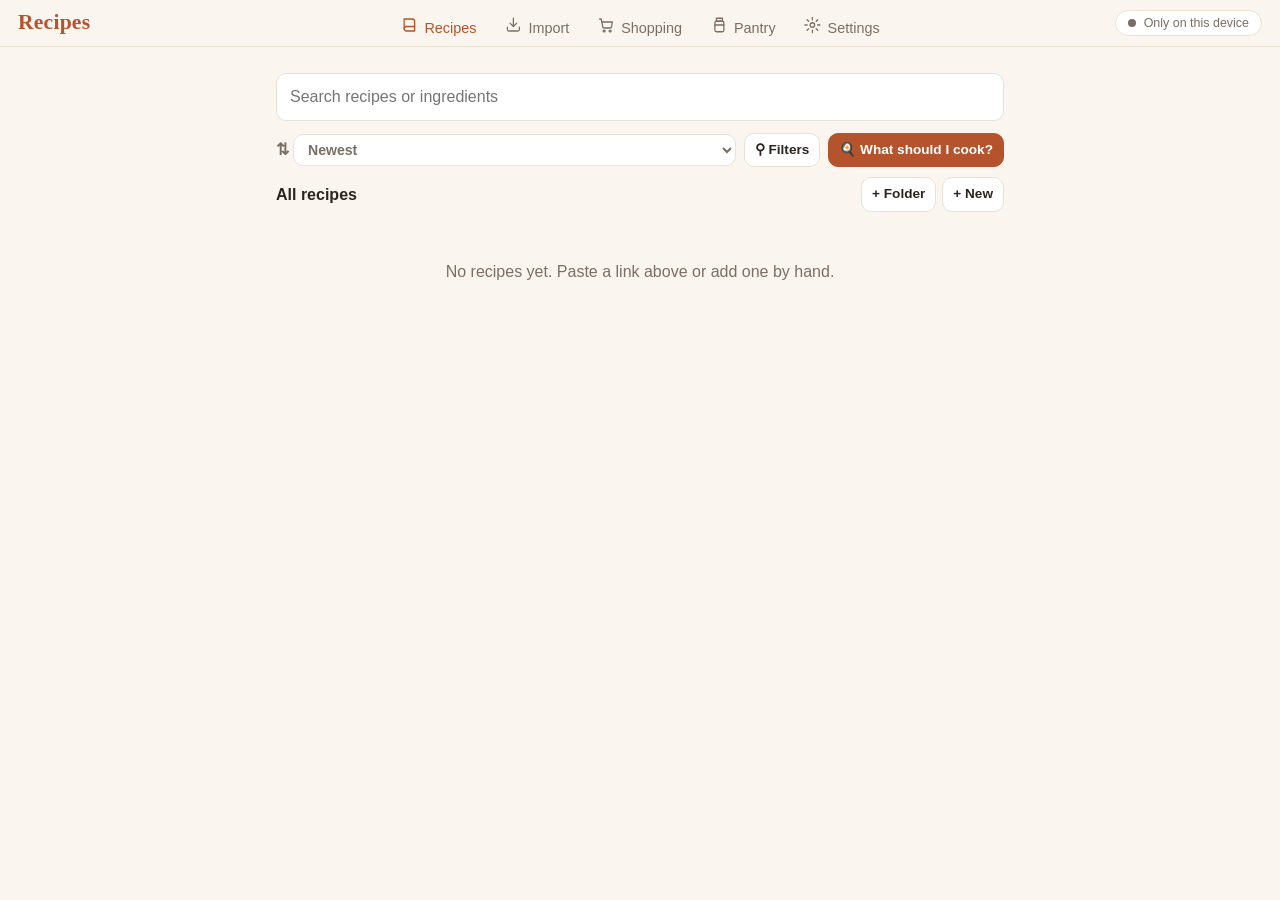
==== index.html @ db540d32 "Add files via upload" ====
<!DOCTYPE html>
<html lang="it">
<head>
  <meta charset="utf-8">
  <meta name="viewport" content="width=device-width, initial-scale=1, viewport-fit=cover">
  <title>Ricette</title>
  <meta name="theme-color" content="#b5532d">
  <meta name="apple-mobile-web-app-capable" content="yes">
  <meta name="mobile-web-app-capable" content="yes">
  <meta name="apple-mobile-web-app-status-bar-style" content="default">
  <meta name="apple-mobile-web-app-title" content="Ricette">
  <link rel="manifest" href="manifest.webmanifest">
  <link rel="icon" href="icons/icon.svg" type="image/svg+xml">
  <link rel="apple-touch-icon" href="icons/apple-touch-icon.png">
  <link rel="stylesheet" href="css/style.css">
</head>
<body>
  <header class="top">
    <h1 id="app-title">Ricette</h1>
    <button id="sync" class="sync local" type="button"><span class="dot"></span><span id="sync-label"></span></button>
  </header>

  <main id="view"></main>

  <nav class="tabs">
    <a href="#/recipes" data-tab="recipes"><span class="ico" aria-hidden="true">
      <svg viewBox="0 0 24 24"><path d="M5 4h11a3 3 0 0 1 3 3v13H8a3 3 0 0 1-3-3z"/><path d="M5 17a3 3 0 0 1 3-3h11"/></svg></span><span class="label"></span></a>
    <a href="#/import" data-tab="import"><span class="ico" aria-hidden="true">
      <svg viewBox="0 0 24 24"><path d="M12 3v11M7.5 9.5 12 14l4.5-4.5"/><path d="M4 15v3a2 2 0 0 0 2 2h12a2 2 0 0 0 2-2v-3"/></svg></span><span class="label"></span></a>
    <a href="#/list" data-tab="list"><span class="ico" aria-hidden="true">
      <svg viewBox="0 0 24 24"><path d="M3 4h2l2.4 11.2a1 1 0 0 0 1 .8h9.2a1 1 0 0 0 1-.8L20 8H6.2"/><circle cx="9" cy="20" r="1.3"/><circle cx="17" cy="20" r="1.3"/></svg></span><span class="label"></span></a>
    <a href="#/pantry" data-tab="pantry"><span class="ico" aria-hidden="true">
      <svg viewBox="0 0 24 24"><rect x="6" y="7" width="12" height="14" rx="2"/><path d="M8 3h8v4H8zM6 12h12"/></svg></span><span class="label"></span></a>
    <a href="#/settings" data-tab="settings"><span class="ico" aria-hidden="true">
      <svg viewBox="0 0 24 24"><circle cx="12" cy="12" r="3"/><path d="M12 2v3M12 19v3M2 12h3M19 12h3M4.9 4.9l2.1 2.1M17 17l2.1 2.1M4.9 19.1 7 17M17 7l2.1-2.1"/></svg></span><span class="label"></span></a>
  </nav>

  <dialog id="modal"></dialog>
  <dialog id="scanner" class="scanner-dialog"></dialog>
  <div id="toast" role="status" aria-live="polite"></div>

  <script type="module" src="js/app.js"></script>
</body>
</html>
---- css/style.css ----
:root {
  --bg: #faf6ef;
  --surface: #ffffff;
  --ink: #2b2420;
  --muted: #7a6e64;
  --line: #e9e1d4;
  --accent: #b5532d;
  --accent-ink: #ffffff;
  --accent-soft: #f6e4da;
  --green: #5d7a3a;
  --warn: #c98a12;
  --danger: #a8322a;
  --radius: 14px;
  --serif: "Iowan Old Style", "Palatino Linotype", Palatino, Georgia, serif;
  --sans: -apple-system, BlinkMacSystemFont, "Segoe UI", Roboto, "Helvetica Neue", Arial, sans-serif;
  --nav-h: 64px;
}

@media (prefers-color-scheme: dark) {
  :root {
    --bg: #1c1916; --surface: #262220; --ink: #f1ebe3; --muted: #a99d91; --line: #3a3430;
    --accent: #e07a4f; --accent-ink: #1c1916; --accent-soft: #3d2a21; --green: #9cbc72;
  }
}

* { box-sizing: border-box; }
html { -webkit-text-size-adjust: 100%; }
body {
  margin: 0; background: var(--bg); color: var(--ink); font: 16px/1.5 var(--sans);
  padding-bottom: calc(var(--nav-h) + env(safe-area-inset-bottom) + 16px);
}
a { color: var(--accent); }
h1, h2 { font-family: var(--serif); font-weight: 600; line-height: 1.2; }
h1 { font-size: 1.7rem; margin: .4rem 0 .6rem; }
h2 { font-size: 1.2rem; margin: 1.6rem 0 .6rem; }

/* header */
.top {
  position: sticky; top: 0; z-index: 5; display: flex; align-items: center; justify-content: space-between;
  padding: calc(env(safe-area-inset-top) + 10px) 18px 10px; background: color-mix(in srgb, var(--bg) 92%, transparent);
  backdrop-filter: blur(8px); border-bottom: 1px solid var(--line);
}
.top h1 { margin: 0; font-size: 1.35rem; color: var(--accent); letter-spacing: .01em; }
.sync {
  display: inline-flex; align-items: center; gap: 8px; border: 1px solid var(--line); background: var(--surface);
  color: var(--muted); border-radius: 999px; padding: 5px 12px; font-size: .78rem; cursor: pointer; max-width: 60vw;
}
#sync-label { white-space: nowrap; overflow: hidden; text-overflow: ellipsis; }
.sync .dot { width: 8px; height: 8px; border-radius: 50%; background: var(--muted); flex: none; }
.sync.synced .dot { background: var(--green); }
.sync.pending .dot { background: var(--warn); }
.sync.syncing .dot { background: var(--accent); animation: pulse 1s infinite; }
.sync.error .dot { background: var(--danger); }
.sync.offline .dot { background: var(--muted); }
@keyframes pulse { 50% { opacity: .3; } }

main { max-width: 760px; margin: 0 auto; padding: 14px 16px; }

/* bottom tabs */
.tabs {
  position: fixed; bottom: 0; left: 0; right: 0; z-index: 5; display: flex; justify-content: space-around;
  height: calc(var(--nav-h) + env(safe-area-inset-bottom)); padding-bottom: env(safe-area-inset-bottom);
  background: var(--surface); border-top: 1px solid var(--line);
}
.tabs a {
  flex: 1; display: flex; flex-direction: column; align-items: center; justify-content: center; gap: 2px;
  color: var(--muted); text-decoration: none; font-size: .72rem;
}
.tabs a.active { color: var(--accent); }
.tabs svg { width: 24px; height: 24px; fill: none; stroke: currentColor; stroke-width: 1.7; stroke-linecap: round; stroke-linejoin: round; }
@media (min-width: 1100px) {
  .tabs { top: 0; bottom: auto; left: 50%; right: auto; transform: translateX(-50%); height: 57px; background: transparent; border: 0; gap: 4px; padding: 0; }
  .sync { max-width: 260px; }
  .tabs a { flex-direction: row; gap: 6px; font-size: .9rem; padding: 0 12px; }
  .tabs svg { width: 18px; height: 18px; }
  body { padding-bottom: 32px; }
}

/* controls */
input, select, textarea {
  font: inherit; color: inherit; width: 100%; padding: 11px 13px; border-radius: 10px;
  border: 1px solid var(--line); background: var(--surface);
}
input:focus, select:focus, textarea:focus { outline: 2px solid color-mix(in srgb, var(--accent) 50%, transparent); border-color: var(--accent); }
textarea { resize: vertical; }
.btn {
  display: inline-flex; align-items: center; justify-content: center; gap: 6px; font: inherit; font-weight: 600;
  padding: 10px 16px; border-radius: 10px; border: 1px solid var(--line); background: var(--surface); color: var(--ink);
  text-decoration: none; cursor: pointer; white-space: nowrap;
}
.btn.primary { background: var(--accent); border-color: var(--accent); color: var(--accent-ink); }
.btn.danger { color: var(--danger); }
.btn.ghost { background: transparent; border-color: transparent; color: var(--muted); }
.btn.small { padding: 6px 10px; font-size: .85rem; }
.btn:active, .round:active { transform: scale(.97); }
.round {
  width: 38px; height: 38px; border-radius: 50%; border: 1px solid var(--line); background: var(--surface);
  font-size: 1.25rem; line-height: 1; color: var(--accent); cursor: pointer;
}
.icon { border: 0; background: none; color: var(--muted); font-size: 1.4rem; padding: 4px 10px; cursor: pointer; }
.row { display: flex; gap: 8px; margin: 12px 0; }
.row input { flex: 1; }
.button-row { display: flex; flex-wrap: wrap; gap: 8px; margin: 16px 0; }
.button-row.subtle { margin-top: 32px; padding-top: 16px; border-top: 1px solid var(--line); }
.hint { color: var(--muted); font-size: .88rem; }
.empty { color: var(--muted); text-align: center; padding: 32px 12px; }
.badge { display: inline-block; font-size: .72rem; padding: 1px 8px; border-radius: 999px; background: var(--accent-soft); color: var(--accent); vertical-align: middle; }
.badge.warn { background: color-mix(in srgb, var(--warn) 18%, transparent); color: var(--warn); }
small { color: var(--muted); }

/* import */
.import { display: flex; gap: 8px; }
.import input { flex: 1; }
.queue {
  display: flex; justify-content: space-between; align-items: center; gap: 10px; flex-wrap: wrap;
  padding: 12px 14px; margin: 10px 0; border-radius: var(--radius); background: var(--surface); border: 1px dashed var(--line);
}
.queue.error { border-color: color-mix(in srgb, var(--danger) 40%, transparent); }
.queue .actions { display: flex; gap: 6px; flex-wrap: wrap; }
.spinner { display: inline-block; width: 12px; height: 12px; border: 2px solid var(--line); border-top-color: var(--accent); border-radius: 50%; animation: spin 1s linear infinite; vertical-align: -1px; }
@keyframes spin { to { transform: rotate(360deg); } }

/* recipe cards */
.cards { display: grid; grid-template-columns: repeat(auto-fill, minmax(160px, 1fr)); gap: 12px; }
.card {
  display: flex; flex-direction: column; background: var(--surface); border: 1px solid var(--line);
  border-radius: var(--radius); overflow: hidden; color: inherit; text-decoration: none;
}
.thumb { position: relative; aspect-ratio: 4/3; background: var(--accent-soft); display: grid; place-items: center; }
.thumb span { font: 600 2.2rem var(--serif); color: var(--accent); opacity: .6; }
.thumb img { position: absolute; inset: 0; z-index: 1; width: 100%; height: 100%; object-fit: cover; }
.card-body { padding: 10px 12px 12px; }
.card-title { font-weight: 600; line-height: 1.3; }
.card-meta { color: var(--muted); font-size: .82rem; margin-top: 2px; }

/* recipe detail */
.back { display: inline-block; text-decoration: none; color: var(--muted); margin-bottom: 6px; }
.hero { margin: 0 -16px 10px; aspect-ratio: 16/9; overflow: hidden; background: var(--accent-soft); }
.hero img { width: 100%; height: 100%; object-fit: cover; }
@media (min-width: 760px) { .hero { margin: 0 0 10px; border-radius: var(--radius); } }
.meta-line { display: flex; gap: 16px; flex-wrap: wrap; color: var(--muted); font-size: .92rem; }
.servings {
  display: flex; align-items: center; justify-content: center; gap: 18px; margin: 18px 0 4px; padding: 10px;
  background: var(--surface); border: 1px solid var(--line); border-radius: var(--radius); font-weight: 600;
}
.servings span { min-width: 8em; text-align: center; }
.ingredients { list-style: none; padding: 0; margin: 0; background: var(--surface); border: 1px solid var(--line); border-radius: var(--radius); }
.ingredients li { display: flex; gap: 12px; padding: 9px 14px; border-bottom: 1px solid var(--line); }
.ingredients li:last-child { border-bottom: 0; }
.q { font-weight: 600; color: var(--accent); font-variant-numeric: tabular-nums; }
.ingredients .q { min-width: 6.5em; flex: none; }
.steps { padding-left: 1.3em; }
.steps li { margin-bottom: .8em; padding-left: .3em; }
.notes { white-space: pre-wrap; }

/* lists */
.list { list-style: none; padding: 0; margin: 0 0 12px; background: var(--surface); border: 1px solid var(--line); border-radius: var(--radius); }
.list li { display: flex; align-items: center; justify-content: space-between; border-bottom: 1px solid var(--line); min-height: 52px; }
.list li:last-child { border-bottom: 0; }
.list label { flex: 1; display: flex; align-items: center; gap: 12px; padding: 10px 14px; cursor: pointer; }
.list input[type=checkbox] { width: 22px; height: 22px; flex: none; accent-color: var(--accent); }
.list .item-text small { display: block; font-size: .78rem; }
.list.done .item-text { text-decoration: line-through; color: var(--muted); }
.list.done .q { color: var(--muted); }
.pantry li { padding: 6px 8px 6px 4px; }
.pantry .name { flex: 1; text-align: left; border: 0; background: none; font: inherit; color: inherit; padding: 8px 10px; cursor: pointer; }
.pantry li.low { background: color-mix(in srgb, var(--warn) 7%, transparent); }
.stepper { display: flex; align-items: center; gap: 8px; }
.stepper .q { min-width: 4.5em; text-align: center; }
.stepper .round { width: 34px; height: 34px; }

/* forms + dialog */
.form label { display: block; margin: 12px 0; font-size: .9rem; font-weight: 600; color: var(--muted); }
.form label input, .form label select, .form label textarea { margin-top: 5px; color: var(--ink); font-weight: 400; }
.form label small { display: block; font-weight: 400; margin-top: 4px; }
.form .two { display: grid; grid-template-columns: 1fr 1fr; gap: 10px; }
.form .two label { margin: 6px 0; }
label.check { display: flex; align-items: flex-start; gap: 10px; color: var(--ink); font-weight: 400; margin: 8px 0; }
label.check input { width: 20px; height: 20px; margin: 2px 0 0; flex: none; accent-color: var(--accent); }
label.check small { display: block; }
.plan { list-style: none; padding: 0; margin: 0; max-height: 50vh; overflow: auto; border-top: 1px solid var(--line); }
.plan li { border-bottom: 1px solid var(--line); }
.conn.good { color: var(--green); }
.conn.bad { color: var(--danger); }

dialog {
  width: min(520px, calc(100vw - 24px)); max-height: calc(100vh - 40px); border: 0; border-radius: 18px;
  padding: 6px 20px 10px; background: var(--bg); color: var(--ink); box-shadow: 0 20px 60px rgba(0,0,0,.25);
}
dialog::backdrop { background: rgba(30, 20, 15, .45); }
dialog h2 { margin-top: 1rem; }

#toast {
  position: fixed; left: 50%; bottom: calc(var(--nav-h) + env(safe-area-inset-bottom) + 14px); transform: translate(-50%, 20px);
  background: var(--ink); color: var(--bg); padding: 10px 16px; border-radius: 10px; font-size: .9rem;
  opacity: 0; pointer-events: none; transition: .25s; z-index: 20; max-width: calc(100vw - 32px);
}
#toast.show { opacity: 1; transform: translate(-50%, 0); }

/* photos */
.field-label { font-size: .9rem; font-weight: 600; color: var(--muted); margin: 12px 0 6px; }
.photo-strip, .gallery { display: flex; gap: 10px; overflow-x: auto; padding-bottom: 4px; }
.gallery { margin: 10px 0; }
.shot {
  position: relative; flex: none; width: 112px; height: 112px; border-radius: 12px; overflow: hidden;
  background: var(--accent-soft); border: 1px solid var(--line); padding: 0; cursor: pointer;
}
.shot img { width: 100%; height: 100%; object-fit: cover; display: block; }
.shot.add { display: grid; place-items: center; text-align: center; color: var(--accent); font-weight: 600; font-size: .85rem; border-style: dashed; background: var(--surface); }
.shot.busy { display: grid; place-items: center; }
.shot .badge.cover { position: absolute; left: 6px; bottom: 6px; background: var(--accent); color: var(--accent-ink); }
.shot .mini {
  position: absolute; left: 6px; bottom: 6px; border: 0; border-radius: 999px; padding: 2px 8px; font-size: .7rem;
  background: rgba(0,0,0,.55); color: #fff; cursor: pointer;
}
.shot .mini.x { left: auto; right: 6px; top: 6px; bottom: auto; width: 26px; height: 26px; padding: 0; font-size: 1rem; line-height: 26px; }
dialog img.full { width: 100%; max-height: 75vh; object-fit: contain; margin-top: 14px; border-radius: 10px; }

/* folders */
.folder-bar { display: flex; justify-content: space-between; align-items: center; gap: 8px; flex-wrap: wrap; margin: 6px 0 12px; }
.crumbs { display: flex; align-items: center; gap: 6px; flex-wrap: wrap; font-weight: 600; }
.crumbs a { text-decoration: none; }
.crumbs a:last-child { color: var(--ink); }
.crumbs span { color: var(--muted); }
.folder-actions { display: flex; gap: 6px; flex-wrap: wrap; }
.folders { display: grid; grid-template-columns: repeat(auto-fill, minmax(150px, 1fr)); gap: 10px; margin-bottom: 14px; }
.folder {
  display: flex; align-items: center; gap: 10px; padding: 12px 14px; border-radius: var(--radius);
  background: var(--surface); border: 1px solid var(--line); color: inherit; text-decoration: none; min-width: 0;
}
.folder svg { width: 22px; height: 22px; flex: none; fill: var(--accent-soft); stroke: var(--accent); stroke-width: 1.6; stroke-linejoin: round; }
.folder-name { flex: 1; font-weight: 600; overflow: hidden; text-overflow: ellipsis; white-space: nowrap; }
.folder small { flex: none; }
label.move { display: inline-flex; align-items: center; gap: 6px; margin-top: 10px; color: var(--muted); }
label.move select { width: auto; padding: 6px 10px; font-size: .9rem; }

/* expiry */
.badge.bad { background: color-mix(in srgb, var(--danger) 15%, transparent); color: var(--danger); }
.pantry li.expired { background: color-mix(in srgb, var(--danger) 6%, transparent); }
.pantry .exp { margin-left: 4px; }
.hint-small { display: block; color: var(--muted); font-size: .8rem; margin: -4px 0 6px; }
.tabs .ico { position: relative; }
.tabs .count {
  position: absolute; top: -4px; right: -10px; min-width: 17px; height: 17px; padding: 0 4px; border-radius: 999px;
  background: var(--danger); color: #fff; font-size: .65rem; font-weight: 700; line-height: 17px; text-align: center;
}

/* barcode scanner */
.scan-btn { width: 100%; margin: 2px 0 6px; }
.scan-btn svg { width: 22px; height: 22px; fill: none; stroke: currentColor; stroke-width: 1.7; stroke-linecap: round; }
.scanner-dialog { padding: 0; width: min(560px, 100vw); max-width: 100vw; max-height: 100dvh; overflow: auto; }
.scanner { padding-bottom: 12px; }
.scan-view { position: relative; background: #000; aspect-ratio: 4 / 3; overflow: hidden; }
.scan-view video { width: 100%; height: 100%; object-fit: cover; display: block; }
.scan-guide { position: absolute; inset: 28% 10%; border: 2px solid rgba(255,255,255,.85); border-radius: 12px; box-shadow: 0 0 0 999px rgba(0,0,0,.35); }
.scan-guide span { position: absolute; left: 6%; right: 6%; top: 50%; height: 2px; background: #ff5a36; box-shadow: 0 0 8px #ff5a36; animation: scanline 1.6s ease-in-out infinite alternate; }
@keyframes scanline { from { transform: translateY(-28px); } to { transform: translateY(28px); } }
.scan-msg { position: absolute; left: 0; right: 0; bottom: 8px; margin: 0; text-align: center; color: #fff; font-size: .9rem; text-shadow: 0 1px 3px #000; padding: 0 12px; }
.scan-manual { padding: 4px 16px 0; }
.scan-manual label { display: block; font-size: .9rem; font-weight: 600; color: var(--muted); margin-top: 10px; }
.scan-manual .row { margin: 6px 0 0; }
.scan-err { color: var(--danger); font-size: .88rem; min-height: 1em; margin: 6px 0 0; }
.scan-close { margin: 0 16px; }
.barcode-no { font-variant-numeric: tabular-nums; margin-top: -6px; }
.attrib { font-size: .8rem; color: var(--muted); }

/* update bar */
#update-bar {
  position: fixed; left: 12px; right: 12px; bottom: calc(var(--nav-h) + env(safe-area-inset-bottom) + 10px); z-index: 30;
  display: flex; align-items: center; justify-content: space-between; gap: 12px; padding: 10px 12px 10px 16px;
  background: var(--ink); color: var(--bg); border-radius: 14px; box-shadow: 0 10px 30px rgba(0,0,0,.25);
  max-width: 520px; margin: 0 auto; font-weight: 600;
}
@media (min-width: 1100px) { #update-bar { bottom: 20px; } }

/* recipes from photos */
.photo-import { width: 100%; margin: 8px 0 2px; }
.photo-import svg { width: 22px; height: 22px; fill: none; stroke: currentColor; stroke-width: 1.7; stroke-linejoin: round; }
.q-main { display: flex; align-items: center; gap: 10px; min-width: 0; }
.q-thumb { flex: none; width: 44px; height: 56px; border-radius: 6px; overflow: hidden; background: var(--accent-soft); }
.q-thumb img { width: 100%; height: 100%; object-fit: cover; display: block; }
.shot.page { width: 90px; height: 120px; }
.seg { display: flex; gap: 8px; margin: 6px 0 12px; }
.seg label { flex: 1; margin: 0 !important; }
.seg input { position: absolute; opacity: 0; pointer-events: none; }
.seg label:has(input) { display: block; text-align: center; padding: 10px; border: 1px solid var(--line); border-radius: 10px; background: var(--surface); color: var(--ink); font-weight: 600; cursor: pointer; }
.seg label:has(input:checked) { border-color: var(--accent); background: var(--accent-soft); color: var(--accent); }
form.capture:not(.is-book) .book-only, .source-fields:not(.is-book) .book-only { display: none; }
.hint.small { font-size: .8rem; }
.credit { margin: -4px 0 8px; font-size: .78rem; color: var(--muted); }
.credit a { color: var(--muted); }
.meta-line .src { color: var(--ink); font-weight: 600; }
.src-ico { font-size: .85em; }
.review { display: flex; align-items: center; justify-content: space-between; gap: 10px; margin: 10px 0 4px; padding: 10px 12px; border-radius: 12px; background: color-mix(in srgb, var(--warn) 14%, var(--surface)); font-size: .9rem; }
details.paste { margin: 10px 0 4px; }
details.paste summary { cursor: pointer; font-weight: 600; color: var(--accent); }
details.paste textarea { margin-top: 6px; }

/* toolbar, filters, tags */
.toolbar { display: flex; gap: 8px; align-items: center; flex-wrap: wrap; margin: 4px 0 10px; }
.toolbar .sort { display: inline-flex; align-items: center; gap: 4px; color: var(--muted); font-weight: 600; }
.toolbar .sort select { width: auto; padding: 6px 10px; font-size: .88rem; }
.toolbar .btn.primary { margin-left: auto; }
.btn.on { border-color: var(--accent); color: var(--accent); background: var(--accent-soft); }
.filter-panel { background: var(--surface); border: 1px solid var(--line); border-radius: var(--radius); padding: 10px 12px; margin-bottom: 12px; }
.f-row { display: flex; flex-wrap: wrap; gap: 6px; align-items: center; padding: 5px 0; }
.f-label { font-size: .8rem; font-weight: 700; color: var(--muted); min-width: 5.5em; }
.chip { border: 1px solid var(--line); background: var(--bg); color: var(--ink); border-radius: 999px; padding: 4px 11px; font: inherit; font-size: .85rem; cursor: pointer; }
.chip small { color: var(--muted); }
.chip.on { background: var(--accent); border-color: var(--accent); color: var(--accent-ink); }
.chip.on small { color: inherit; opacity: .8; }
.result-count { color: var(--muted); font-size: .88rem; margin: 0 0 8px; }
.tag { display: inline-flex; align-items: center; gap: 2px; font-size: .74rem; padding: 2px 8px; border-radius: 999px; background: var(--accent-soft); color: var(--accent); font-weight: 600; }
.tag.auto { background: color-mix(in srgb, var(--green) 14%, transparent); color: var(--green); }
.card-tags { display: flex; flex-wrap: wrap; gap: 4px; margin-top: 6px; }
.tag-row { display: flex; flex-wrap: wrap; gap: 6px; align-items: center; margin: 10px 0 2px; }
.tag-row .tag { font-size: .82rem; padding: 3px 4px 3px 10px; }
.tag-x { border: 0; background: none; color: inherit; opacity: .6; cursor: pointer; font-size: 1rem; line-height: 1; padding: 0 4px; }
.tag-form input { width: 7.5em; padding: 4px 10px; border-radius: 999px; font-size: .85rem; }
.have-all { color: var(--green); font-weight: 600; }
.missing { color: var(--warn); font-weight: 600; }
.uses { color: var(--green); font-size: .85rem; }

/* folder cards with covers */
.folders { grid-template-columns: repeat(auto-fill, minmax(150px, 1fr)); }
.folder-card { display: flex; flex-direction: column; border-radius: var(--radius); overflow: hidden; border: 1px solid var(--line); background: var(--surface); color: inherit; text-decoration: none; }
.f-thumb { position: relative; aspect-ratio: 16 / 10; background: var(--accent-soft); display: grid; place-items: center; }
.f-thumb img { position: absolute; inset: 0; width: 100%; height: 100%; object-fit: cover; z-index: 1; }
.f-thumb svg { width: 34px; height: 34px; fill: var(--bg); stroke: var(--accent); stroke-width: 1.4; }
.f-thumb img + svg { position: absolute; left: 8px; bottom: 8px; width: 24px; height: 24px; z-index: 2; filter: drop-shadow(0 1px 2px rgba(0,0,0,.4)); }
.f-body { display: flex; justify-content: space-between; align-items: baseline; gap: 6px; padding: 8px 10px; }
.cover-box { display: flex; gap: 12px; align-items: center; }
.cover-box > img, .cover-box .no-cover { width: 120px; height: 76px; object-fit: cover; border-radius: 10px; background: var(--accent-soft); display: grid; place-items: center; font-size: 1.6rem; flex: none; }
.cover-actions { display: flex; flex-direction: column; gap: 6px; align-items: flex-start; }

/* suggestions */
.suggest-link { width: 100%; margin: 2px 0 6px; }
.suggest { list-style: none; padding: 0; margin: 12px 0; display: flex; flex-direction: column; gap: 10px; }
.suggest li { background: var(--surface); border: 1px solid var(--line); border-radius: var(--radius); padding: 10px; display: flex; flex-direction: column; gap: 8px; }
.s-main { display: flex; gap: 12px; color: inherit; text-decoration: none; }
.s-thumb { position: relative; flex: none; width: 72px; height: 72px; border-radius: 10px; overflow: hidden; background: var(--accent-soft); display: grid; place-items: center; font: 600 1.4rem var(--serif); color: var(--accent); }
.s-thumb img { position: absolute; inset: 0; width: 100%; height: 100%; object-fit: cover; z-index: 1; }
.s-text { display: flex; flex-direction: column; gap: 3px; min-width: 0; font-size: .9rem; }
.s-text strong { font-size: 1rem; }
.suggest li > .btn { align-self: flex-start; }
.toolbar .sort { flex: 1; min-width: 0; }
.toolbar .sort select { width: 100%; }
@media (max-width: 560px) {
  .toolbar .btn.primary { order: -1; flex-basis: 100%; margin-left: 0; }
}

/* departments */
.dept-h { display: flex; align-items: center; gap: 6px; flex-wrap: wrap; font: 600 1rem var(--sans); margin: 18px 0 8px; }
.dept-h small { color: var(--muted); font-weight: 400; }
.dept-h .badge { margin-left: 2px; }
.dept-overview { display: flex; flex-wrap: wrap; gap: 6px; margin: 4px 0 6px; }
.dept-chip { border: 1px solid var(--line); background: var(--surface); color: var(--ink); border-radius: 999px; padding: 5px 10px; font: inherit; font-size: .82rem; cursor: pointer; }
.dept-chip small { color: var(--muted); }
.dept-chip b { display: inline-block; min-width: 18px; padding: 0 5px; border-radius: 999px; color: #fff; font-size: .72rem; text-align: center; }
.dept-chip.warn b { background: var(--warn); }
.dept-chip.bad b { background: var(--danger); }
.dept-sec { scroll-margin-top: 70px; }

/* put away */
.putaway { list-style: none; padding: 0; margin: 12px 0; display: flex; flex-direction: column; gap: 8px; }
.putaway li { display: flex; gap: 10px; align-items: flex-start; background: var(--surface); border: 1px solid var(--line); border-radius: var(--radius); padding: 10px; transition: box-shadow .3s; }
.putaway li.off { opacity: .5; }
.putaway li.flash { border-color: var(--accent); box-shadow: 0 0 0 3px color-mix(in srgb, var(--accent) 25%, transparent); }
.pa-inc { width: 22px; height: 22px; margin-top: 10px; flex: none; accent-color: var(--accent); }
.pa-main { flex: 1; min-width: 0; display: flex; flex-direction: column; gap: 6px; }
.pa-name { font-weight: 600; }
.pa-fields { display: grid; grid-template-columns: 5em 6.5em 1fr; gap: 6px; align-items: end; }
.pa-fields input, .pa-fields select { padding: 8px 9px; font-size: .92rem; }
.pa-exp { display: flex; flex-direction: column; font-size: .72rem; color: var(--muted); font-weight: 600; }
.link-cands { background: var(--accent-soft); border-radius: 12px; padding: 10px 12px; margin: 8px 0; }
.link-cands p { margin: 0 0 6px; font-weight: 600; }
.link-cands .btn { margin: 0 6px 6px 0; }
.code-row { display: flex; flex-wrap: wrap; gap: 6px; align-items: center; margin-bottom: 8px; }
.pa-fields { grid-template-columns: minmax(0, 1fr) minmax(0, 1fr); }
.pa-fields input, .pa-fields select { width: 100%; min-width: 0; }
.pa-exp { grid-column: 1 / -1; }
.gh-card { background: var(--surface); border: 1px solid var(--line); border-radius: var(--radius); padding: 4px 14px; }
.gh-card code { font-size: .85rem; }

/* tag settings */
.tagdefs { list-style: none; margin: 4px 0 12px; padding: 0; }
.tagdef { display: flex; align-items: center; gap: 10px; padding: 8px 0; border-bottom: 1px solid var(--line); }
.tagdef.off .tagdef-name { opacity: .5; text-decoration: line-through; }
.tagdef-main { flex: 1; min-width: 0; }
.tagdef-name { display: block; font-weight: 600; }
.tagdef-main small { display: block; color: var(--muted); overflow-wrap: anywhere; }
.switch { position: relative; display: inline-block; width: 40px; height: 24px; flex: none; margin: 0; }
.switch input { position: absolute; opacity: 0; width: 100%; height: 100%; margin: 0; cursor: pointer; z-index: 1; }
.switch span { position: absolute; inset: 0; border-radius: 12px; background: var(--line); transition: background .15s; }
.switch span::after { content: ''; position: absolute; top: 3px; left: 3px; width: 18px; height: 18px; border-radius: 50%; background: #fff; transition: transform .15s; box-shadow: 0 1px 2px rgba(0,0,0,.3); }
.switch input:checked + span { background: var(--accent); }
.switch input:checked + span::after { transform: translateX(16px); }
.switch input:focus-visible + span { outline: 2px solid var(--accent); outline-offset: 2px; }
h3 { font-size: 1rem; margin: 14px 0 4px; }

/* segmented switches made of buttons (list view, "what to cook" order) */
.seg:has(> button) { display: flex; gap: 0; margin: 4px 0 12px; padding: 3px; border: 1px solid var(--line); border-radius: 12px; background: var(--surface); }
.seg > button { flex: 1; border: 0; background: none; color: var(--muted); font: inherit; font-size: .88rem; font-weight: 600; padding: 8px 6px; border-radius: 9px; cursor: pointer; }
.seg > button.on { background: var(--accent); color: var(--accent-ink); }

/* Import tab */
.import-tools { display: grid; grid-template-columns: 1fr 1fr; gap: 8px; margin: 10px 0; }
.import-tools .btn { width: 100%; margin: 0; display: inline-flex; align-items: center; justify-content: center; gap: 8px; }
.import-folder { display: flex; align-items: center; gap: 8px; font-weight: 600; color: var(--muted); margin: 6px 0; }
.import-folder select { flex: 1; width: auto; }
.queue-note { display: block; margin: 0 0 10px; padding: 8px 12px; border-radius: 10px; background: var(--accent-soft); color: var(--accent); font-weight: 600; text-decoration: none; }
@media (max-width: 360px) { .import-tools { grid-template-columns: 1fr; } }
@media (max-width: 1099px) {
  .tabs a { font-size: .68rem; min-width: 0; }
  .tabs .label { max-width: 100%; overflow: hidden; text-overflow: ellipsis; white-space: nowrap; }
}

/* folder tile menu */
.folder-card { position: relative; }
.f-menu { position: absolute; top: 6px; right: 6px; z-index: 3; width: 32px; height: 32px; border-radius: 50%; border: 0; background: rgba(0,0,0,.45); color: #fff; font-size: 1.1rem; line-height: 1; cursor: pointer; }
.folder-actions .danger { color: var(--warn); }

/* "what to cook" */
.s-meter { display: block; height: 4px; border-radius: 2px; background: var(--line); overflow: hidden; margin: 4px 0 2px; max-width: 180px; }
.s-meter span { display: block; height: 100%; background: var(--green); }
.s-divider { list-style: none; color: var(--muted); font-size: .82rem; font-weight: 600; padding: 14px 2px 4px; border: 0 !important; background: none !important; }
.hint.warn { color: var(--warn); }

/* drag and drop */
.drag-handle { flex: none; align-self: stretch; display: grid; place-items: center; width: 34px; border: 0; background: none; color: var(--muted); cursor: grab; touch-action: none; padding: 0; -webkit-user-select: none; user-select: none; }
.drag-handle svg { width: 18px; height: 18px; fill: currentColor; }
.drag-handle:focus-visible { outline: 2px solid var(--accent); outline-offset: -2px; border-radius: 8px; }
.list li .drag-handle + label { padding-left: 2px; }
.dragging { position: relative; z-index: 20; box-shadow: 0 8px 24px rgba(0,0,0,.25); background: var(--surface); opacity: .97; }
.list li.dragging { border-radius: 10px; }
body.is-sorting, body.is-sorting * { cursor: grabbing !important; -webkit-user-select: none; user-select: none; }
.sorting > :not(.dragging) { transition: none; }
.grp { border-radius: var(--radius); }
.grp.dragging { padding: 0 6px 1px; }
.grp .dept-h { flex-wrap: nowrap; margin: 14px 0 6px; }
.grp .dept-h .drag-handle { width: 28px; margin-left: -6px; align-self: center; height: 32px; }
.grp .dept-h span { flex: 1; min-width: 0; overflow: hidden; text-overflow: ellipsis; white-space: nowrap; }
.dept-order { list-style: none; margin: 4px 0 8px; padding: 0; background: var(--surface); border: 1px solid var(--line); border-radius: var(--radius); }
.dept-order li { display: flex; align-items: center; gap: 6px; min-height: 44px; border-bottom: 1px solid var(--line); padding-right: 12px; }
.dept-order li:last-child { border-bottom: 0; }

/* filter panel */
.filter-panel { padding: 4px 14px; }
.f-sec { padding: 10px 0; border-bottom: 1px solid var(--line); }
.f-sec:last-of-type { border-bottom: 0; }
.f-head-row { display: flex; align-items: center; justify-content: space-between; gap: 8px; }
.f-head { margin: 0 0 6px; font: 700 .72rem var(--sans); letter-spacing: .06em; text-transform: uppercase; color: var(--muted); }
.f-head-row .f-head { margin: 0; }
.f-group { margin-top: 8px; }
.f-sub { font-size: .76rem; color: var(--muted); margin: 0 0 4px; }
.f-chips { display: flex; flex-wrap: wrap; gap: 6px; }
.f-group.pinned { padding: 8px; margin: 8px -8px 0; border-radius: 10px; background: var(--accent-soft); }
.chip small { font-size: .72rem; margin-left: 2px; }
.chip.more { border-style: dashed; color: var(--muted); background: none; }
.pin-chip { border-style: dashed; }
.pin-chip.on { border-style: solid; }
.f-foot { padding: 8px 0 4px; text-align: right; }
.link-btn { border: 0; background: none; color: var(--accent); font: inherit; font-size: .82rem; font-weight: 600; cursor: pointer; padding: 4px 0; }
.pin-bar { display: flex; gap: 6px; overflow-x: auto; padding: 2px 0 8px; margin: 0 0 2px; scrollbar-width: none; }
.pin-bar::-webkit-scrollbar { display: none; }
.pin-bar .chip { flex: none; }
.btn.pin { filter: grayscale(1); opacity: .45; }
.btn.pin.on { filter: none; opacity: 1; }
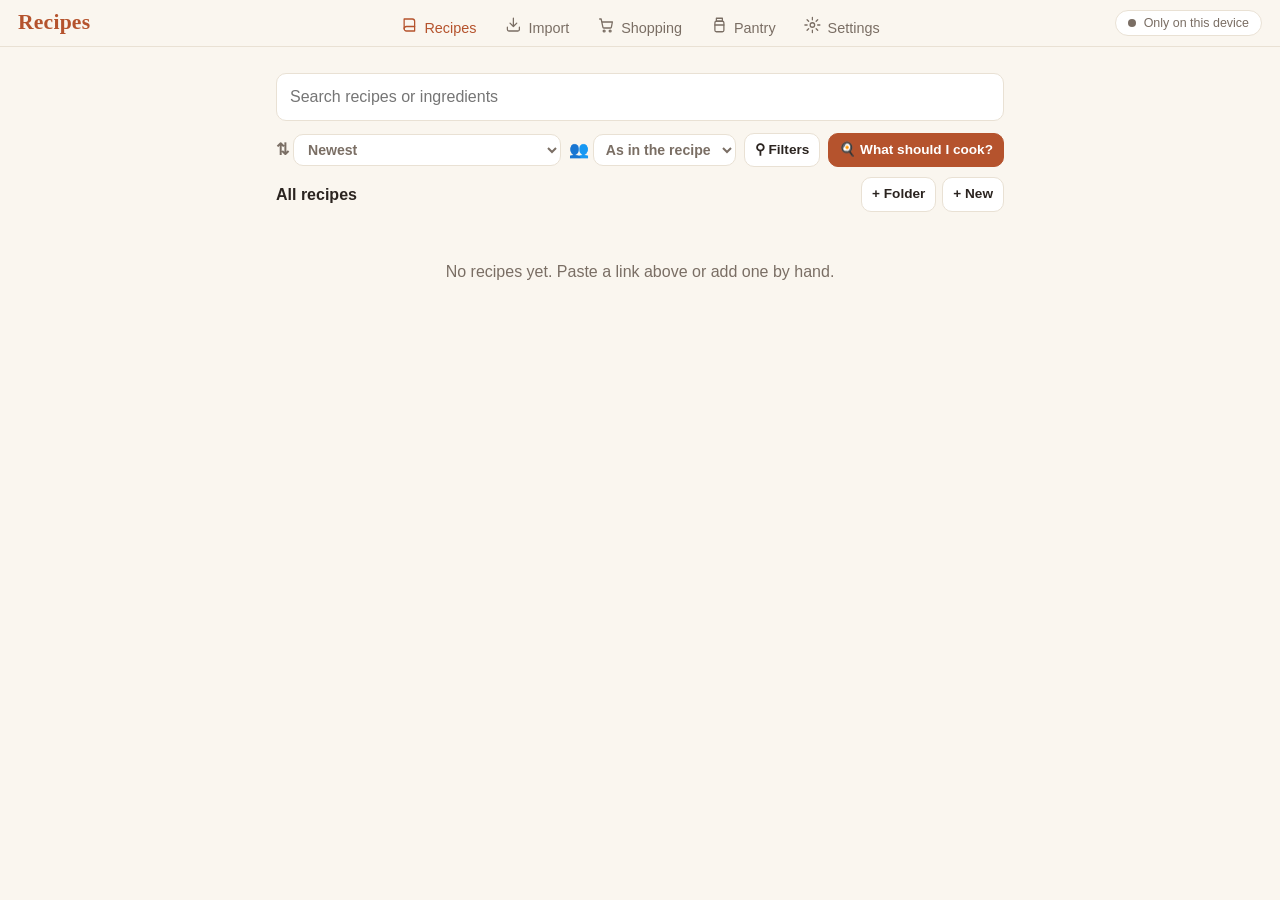
==== commit f93e3028: "Add files via upload" ====
--- a/index.html
+++ b/index.html
@@ -16,7 +16,7 @@
 </head>
 <body>
   <header class="top">
-    <h1 id="app-title">Ricette</h1>
+    <h1><a id="app-title" class="home-link" href="#/recipes">Ricette</a></h1>
     <button id="sync" class="sync local" type="button"><span class="dot"></span><span id="sync-label"></span></button>
   </header>
 
--- a/css/style.css
+++ b/css/style.css
@@ -157,6 +157,8 @@
 .list { list-style: none; padding: 0; margin: 0 0 12px; background: var(--surface); border: 1px solid var(--line); border-radius: var(--radius); }
 .list li { display: flex; align-items: center; justify-content: space-between; border-bottom: 1px solid var(--line); min-height: 52px; }
 .list li:last-child { border-bottom: 0; }
+.list label.tick { flex: none; padding: 10px 4px 10px 14px; }
+.list .item-open { flex: 1; text-align: left; background: none; border: 0; color: inherit; font: inherit; padding: 10px 14px 10px 8px; cursor: pointer; min-height: 52px; }
 .list label { flex: 1; display: flex; align-items: center; gap: 12px; padding: 10px 14px; cursor: pointer; }
 .list input[type=checkbox] { width: 22px; height: 22px; flex: none; accent-color: var(--accent); }
 .list .item-text small { display: block; font-size: .78rem; }
@@ -466,3 +468,124 @@
 .pin-bar .chip { flex: none; }
 .btn.pin { filter: grayscale(1); opacity: .45; }
 .btn.pin.on { filter: none; opacity: 1; }
+
+/* calories and protein */
+.nutri { margin: 6px 0 14px; padding: 12px 14px; border: 1px solid var(--line); border-radius: var(--radius); background: var(--surface); }
+.nutri-main { display: flex; flex-wrap: wrap; align-items: baseline; gap: 4px 16px; }
+.nutri-main strong { font-size: 1.25rem; }
+.nutri-kcal::before { content: '🔥 '; }
+.nutri-prot::before { content: '💪 '; }
+.nutri-main small { color: var(--muted); }
+.nutri-total { margin-top: 4px; font-size: .88rem; color: var(--muted); }
+.nutri-total strong { color: var(--ink); font-weight: 600; }
+.nutri-details { margin-top: 8px; font-size: .88rem; }
+.nutri-details summary { cursor: pointer; color: var(--accent); font-weight: 600; }
+.nutri-details ul { list-style: none; margin: 8px 0 4px; padding: 0; }
+.nutri-details li { display: grid; grid-template-columns: 1fr auto 5.5em 4em; gap: 8px; padding: 4px 0; border-bottom: 1px solid var(--line); align-items: baseline; }
+.nutri-details li span:nth-child(n+3), .nutri-details li small { text-align: right; font-variant-numeric: tabular-nums; }
+.nutri-details li small { color: var(--muted); }
+.nutri-preview { margin: -4px 0 10px; font-size: .9rem; color: var(--muted); }
+.nutri-preview strong { color: var(--ink); }
+.card-nutri { font-size: .78rem; color: var(--muted); margin-top: 2px; font-variant-numeric: tabular-nums; }
+.srv-note { text-align: center; margin: -4px 0 8px; }
+.people-pick { display: inline-flex; align-items: center; gap: 4px; color: var(--muted); font-weight: 600; }
+.people-pick select { width: auto; padding: 6px 8px; font-size: .88rem; }
+.people-pick.on select { border-color: var(--accent); color: var(--accent); background: var(--accent-soft); }
+.warn, small.warn { color: var(--warn); }
+.people-pick .pp-label { font-size: .82rem; font-weight: 600; }
+@media (max-width: 700px) {
+  .toolbar .sort { flex: 1 1 auto; }
+  .toolbar .sort select { flex: 1; min-width: 0; width: 100%; }
+  .people-pick { order: 5; flex: 1 1 100%; justify-content: space-between; }
+}
+@media (min-width: 701px) { .people-pick .pp-label { display: none; } }
+
+/* whole-book import */
+.import-tools .book-import { grid-column: 1 / -1; }
+.book-import small { color: var(--muted); font-weight: 500; font-size: .78rem; }
+.q-book { font-size: 1.8rem; line-height: 1; flex: none; }
+.queue.book small.hint { display: block; margin-top: 2px; }
+.queue.done { border-color: var(--green); }
+.queue-note.done { background: none; border: 1px solid var(--line); color: var(--green); }
+.file-pick { display: flex; justify-content: center; width: 100%; margin: 4px 0; cursor: pointer; }
+.book-file { margin: 4px 0 8px; font-weight: 600; overflow-wrap: anywhere; }
+
+/* photos from the web */
+.field-label .link-btn { margin-left: 8px; font-size: .82rem; }
+.pick-grid { display: grid; grid-template-columns: repeat(auto-fill, minmax(110px, 1fr)); gap: 8px; margin: 10px 0; max-height: 55vh; overflow-y: auto; min-height: 60px; }
+.pick { position: relative; padding: 0; border: 2px solid transparent; border-radius: 10px; overflow: hidden; aspect-ratio: 4 / 3; background: var(--accent-soft); cursor: pointer; }
+.pick img { width: 100%; height: 100%; object-fit: cover; display: block; }
+.pick:hover, .pick:focus-visible { border-color: var(--accent); }
+.pick.busy { opacity: .5; }
+.pick-src { position: absolute; left: 4px; bottom: 4px; font-size: .65rem; background: rgba(0,0,0,.55); color: #fff; padding: 1px 6px; border-radius: 6px; }
+.howto { margin-top: 6px; }
+.howto summary { cursor: pointer; color: var(--accent); font-weight: 600; }
+.howto ol { padding-left: 1.3em; margin: 6px 0; }
+.howto li { margin: 4px 0; }
+
+/* recipe ideas from the web */
+.online-box { margin: 10px 0 18px; padding: 12px 14px; border: 1px solid var(--line); border-radius: var(--radius); background: var(--surface); }
+.online-box h2 { margin-top: 0; }
+.online-chips { margin: 6px 0 10px; align-items: center; }
+.chip-add { display: inline-flex; margin: 0; }
+.chip-add input { width: 10em; padding: 4px 10px; border-radius: 999px; font-size: .85rem; }
+.online-status { font-size: .82rem; color: var(--muted); margin: 6px 0; }
+.src-badge { display: inline-block; font-size: .72rem; font-weight: 600; color: var(--muted); }
+.online-list { margin-top: 8px; }
+.online-list .s-thumb img { width: 100%; height: 100%; object-fit: cover; }
+.site-list { margin-left: 30px; }
+.inline-num { display: flex; align-items: center; gap: 10px; flex-wrap: wrap; font-weight: 600; margin-top: 8px; }
+.inline-num input { width: 5em; }
+label.check span small { display: block; color: var(--muted); font-size: .8rem; }
+dialog .row #pick-q { flex: 1; min-width: 0; }
+
+/* times: total, active work, waiting */
+.meta-line .times { display: inline-flex; flex-direction: column; gap: 1px; }
+.meta-line .times small { color: var(--muted); font-size: .8rem; }
+.steps li.step-head { display: block; list-style: none; margin-left: -1.3em; font-weight: 700; color: var(--accent); margin-top: 1em; }
+.times-edit small { color: var(--muted); font-weight: 400; }
+
+.book-progress { display: flex; align-items: center; gap: .5rem; margin: .35rem 0 .15rem; }
+.book-progress progress { flex: 1; max-width: 14rem; height: .5rem; accent-color: var(--accent, #c0552b); }
+
+.book-fix { display: flex; align-items: center; justify-content: space-between; gap: .75rem; margin: .5rem 0 1rem; padding: .75rem 1rem; border-radius: 14px; background: color-mix(in srgb, var(--accent) 14%, transparent); }
+.fix-list { list-style: none; padding: 0; margin: .25rem 0 1rem; display: grid; gap: .5rem; }
+.fix-list li { padding: .5rem .25rem; border-bottom: 1px solid var(--line, rgba(127,127,127,.2)); }
+.fix-list .check { display: flex; gap: .6rem; align-items: flex-start; }
+
+.shop-list { list-style: none; padding: 0; margin: .5rem 0; display: grid; gap: .4rem; }
+.shop-list li { display: flex; align-items: center; gap: .5rem; padding: .6rem .5rem; border: 1px solid var(--line); border-radius: 12px; background: var(--surface, transparent); }
+.shop-main { flex: 1; display: flex; flex-direction: column; min-width: 0; }
+.shop-main small { color: var(--muted); }
+.hours-row { border: 1px solid var(--line); border-radius: 12px; padding: .5rem; margin: .4rem 0; display: grid; gap: .4rem; }
+.day-chips { display: flex; gap: .3rem; flex-wrap: wrap; }
+.day-chips .chip { min-width: 2.2rem; justify-content: center; }
+.hours-times { display: flex; align-items: center; gap: .4rem; }
+.hours-times input { flex: 1; min-width: 0; }
+.hours-date { display: flex; align-items: center; gap: .5rem; }
+.shop-chips .chip b { font-size: .8em; opacity: .8; }
+.item-shops { color: var(--muted); }
+.list .icon.edit { opacity: .6; }
+.hours-date { flex-wrap: wrap; }
+.hours-date input { flex: 1; min-width: 0; max-width: 100%; }
+
+.shop-status { font-size: .78rem; font-weight: 500; color: var(--muted); margin-left: .4rem; white-space: nowrap; }
+.shop-status.open { color: #4c8a3f; }
+.shop-status.closed { color: #b3402e; }
+.shop-link { text-decoration: none; margin-left: .2rem; }
+
+.sel-bar { position: sticky; bottom: calc(var(--tabbar-h, 72px) + .5rem); z-index: 5; display: flex; flex-wrap: wrap; align-items: center; gap: .4rem; padding: .6rem .75rem; margin-top: .75rem; border-radius: 16px; background: var(--surface, #fff); border: 1px solid var(--line); box-shadow: 0 6px 20px rgba(0,0,0,.18); }
+.sel-bar { flex-direction: column; align-items: stretch; }
+.sel-top, .sel-actions { display: flex; align-items: center; gap: .5rem; }
+.sel-bar .sel-n { flex: 1; font-weight: 600; }
+.sel-actions .btn.primary { flex: 1; }
+.sel-group { margin-left: auto; font-size: .85rem; }
+.list .sel-box { accent-color: var(--accent); }
+
+.home-link { color: inherit; text-decoration: none; }
+
+.new-shop { display: flex; gap: .5rem; margin: .5rem 0 .25rem; }
+.new-shop input { flex: 1; min-width: 0; }
+.new-shop .btn { white-space: nowrap; }
+.button-row.sep { border-top: 1px solid var(--line); padding-top: 1rem; margin-top: .75rem; }
+.list .item-note { color: var(--muted); font-style: italic; }
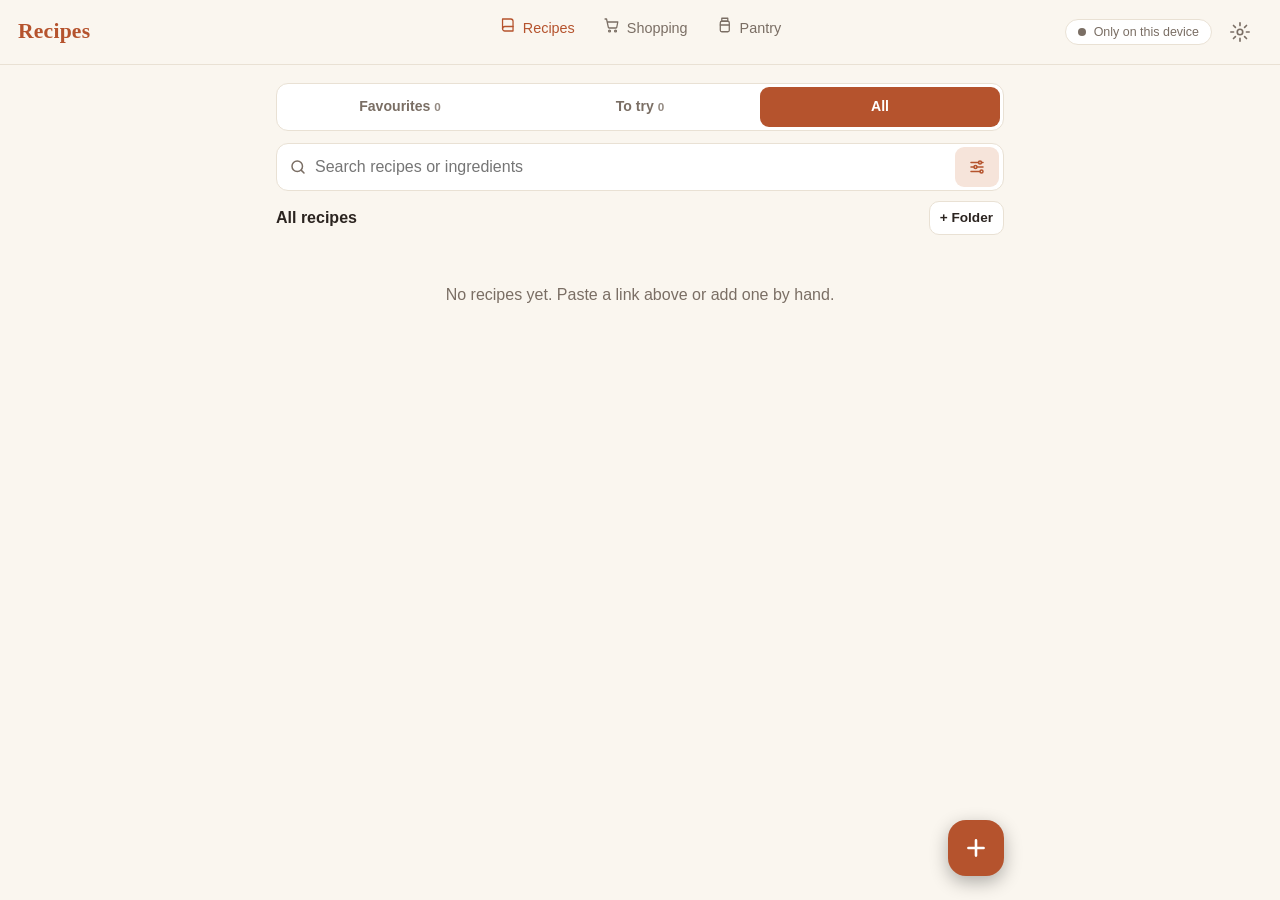
==== commit 55bcf0f2: "Add files via upload" ====
--- a/index.html
+++ b/index.html
@@ -13,11 +13,13 @@
   <link rel="icon" href="icons/icon.svg" type="image/svg+xml">
   <link rel="apple-touch-icon" href="icons/apple-touch-icon.png">
   <link rel="stylesheet" href="css/style.css">
+  <link rel="stylesheet" href="css/shoplist.css">
 </head>
 <body>
   <header class="top">
     <h1><a id="app-title" class="home-link" href="#/recipes">Ricette</a></h1>
     <button id="sync" class="sync local" type="button"><span class="dot"></span><span id="sync-label"></span></button>
+    <a id="settings-link" class="icon-link" href="#/settings"><svg viewBox="0 0 24 24" aria-hidden="true"><circle cx="12" cy="12" r="3"/><path d="M12 2v3M12 19v3M2 12h3M19 12h3M4.9 4.9l2.1 2.1M17 17l2.1 2.1M4.9 19.1 7 17M17 7l2.1-2.1"/></svg></a>
   </header>
 
   <main id="view"></main>
@@ -25,14 +27,10 @@
   <nav class="tabs">
     <a href="#/recipes" data-tab="recipes"><span class="ico" aria-hidden="true">
       <svg viewBox="0 0 24 24"><path d="M5 4h11a3 3 0 0 1 3 3v13H8a3 3 0 0 1-3-3z"/><path d="M5 17a3 3 0 0 1 3-3h11"/></svg></span><span class="label"></span></a>
-    <a href="#/import" data-tab="import"><span class="ico" aria-hidden="true">
-      <svg viewBox="0 0 24 24"><path d="M12 3v11M7.5 9.5 12 14l4.5-4.5"/><path d="M4 15v3a2 2 0 0 0 2 2h12a2 2 0 0 0 2-2v-3"/></svg></span><span class="label"></span></a>
     <a href="#/list" data-tab="list"><span class="ico" aria-hidden="true">
       <svg viewBox="0 0 24 24"><path d="M3 4h2l2.4 11.2a1 1 0 0 0 1 .8h9.2a1 1 0 0 0 1-.8L20 8H6.2"/><circle cx="9" cy="20" r="1.3"/><circle cx="17" cy="20" r="1.3"/></svg></span><span class="label"></span></a>
     <a href="#/pantry" data-tab="pantry"><span class="ico" aria-hidden="true">
       <svg viewBox="0 0 24 24"><rect x="6" y="7" width="12" height="14" rx="2"/><path d="M8 3h8v4H8zM6 12h12"/></svg></span><span class="label"></span></a>
-    <a href="#/settings" data-tab="settings"><span class="ico" aria-hidden="true">
-      <svg viewBox="0 0 24 24"><circle cx="12" cy="12" r="3"/><path d="M12 2v3M12 19v3M2 12h3M19 12h3M4.9 4.9l2.1 2.1M17 17l2.1 2.1M4.9 19.1 7 17M17 7l2.1-2.1"/></svg></span><span class="label"></span></a>
   </nav>
 
   <dialog id="modal"></dialog>
--- a/css/style.css
+++ b/css/style.css
@@ -555,8 +555,8 @@
 
 .shop-list { list-style: none; padding: 0; margin: .5rem 0; display: grid; gap: .4rem; }
 .shop-list li { display: flex; align-items: center; gap: .5rem; padding: .6rem .5rem; border: 1px solid var(--line); border-radius: 12px; background: var(--surface, transparent); }
-.shop-main { flex: 1; display: flex; flex-direction: column; min-width: 0; }
-.shop-main small { color: var(--muted); }
+.shop-info { flex: 1; display: flex; flex-direction: column; min-width: 0; }
+.shop-info small { color: var(--muted); }
 .hours-row { border: 1px solid var(--line); border-radius: 12px; padding: .5rem; margin: .4rem 0; display: grid; gap: .4rem; }
 .day-chips { display: flex; gap: .3rem; flex-wrap: wrap; }
 .day-chips .chip { min-width: 2.2rem; justify-content: center; }
@@ -564,7 +564,6 @@
 .hours-times input { flex: 1; min-width: 0; }
 .hours-date { display: flex; align-items: center; gap: .5rem; }
 .shop-chips .chip b { font-size: .8em; opacity: .8; }
-.item-shops { color: var(--muted); }
 .list .icon.edit { opacity: .6; }
 .hours-date { flex-wrap: wrap; }
 .hours-date input { flex: 1; min-width: 0; max-width: 100%; }
@@ -589,3 +588,287 @@
 .new-shop .btn { white-space: nowrap; }
 .button-row.sep { border-top: 1px solid var(--line); padding-top: 1rem; margin-top: .75rem; }
 .list .item-note { color: var(--muted); font-style: italic; }
+
+/* ===== from Everyday (docs/shoplist.css, copied unchanged): tools row, search, group headers, rows ===== */
+/* Shopping list styles from Everyday (v18), for Ricette to match. Uses these CSS variables; map them
+   to Ricette's own if the names differ:
+   --bg, --surface, --ink, --muted, --line, --accent, --accent-ink, --radius, --sans
+   Everyday's values: light  --bg #f6f4ef --surface #fff --ink #1f2a2b --muted #6c7676 --line #e2e0d8 --accent #2f6b6f
+                      dark   --bg #151a1b --surface #1f2627 --ink #e9eeec --muted #94a09f --line #313b3c --accent #6fb7b4 */
+
+/* Tools row under the "add" field: search on the left, ⇅ view menu on the right; wraps on phones. */
+.task-tools { display: flex; align-items: center; flex-wrap: wrap; justify-content: flex-start; gap: 8px; margin: 4px 0 8px; }
+.task-tools .sort-pick { margin-left: auto; }
+.sort-pick { display: inline-flex; align-items: center; gap: 6px; margin: 0; font-weight: 600; color: var(--muted); }
+.sort-pick select { width: auto; margin: 0; padding: 6px 28px 6px 10px; }
+
+/* Search: a pill with a magnifier, shorter than the full-width "add" field; ✕ only once something is typed. */
+.search-box { position: relative; display: flex; align-items: center; flex: 1 1 200px; max-width: 340px; min-width: 0; }
+.search-box .search-ico { position: absolute; left: 12px; width: 17px; height: 17px; fill: none; stroke: var(--muted); stroke-width: 2.2; stroke-linecap: round; pointer-events: none; }
+.search-box:focus-within .search-ico { stroke: var(--accent); }
+.search-box input { width: 100%; margin: 0; padding: 8px 36px 8px 38px; border-radius: 999px; background: var(--surface); font-size: .92rem; }
+.search-box input::-webkit-search-cancel-button, .search-box input::-webkit-search-decoration { -webkit-appearance: none; appearance: none; display: none; }
+.search-clear { position: absolute; right: 6px; width: 26px; height: 26px; display: grid; place-items: center; padding: 0; border: 0; border-radius: 50%;
+  background: color-mix(in srgb, var(--muted) 25%, transparent); color: var(--ink); cursor: pointer; }
+.search-clear svg { width: 14px; height: 14px; fill: none; stroke: currentColor; stroke-width: 2.4; stroke-linecap: round; }
+.search-clear:hover { background: color-mix(in srgb, var(--muted) 40%, transparent); }
+.search-box input:placeholder-shown ~ .search-clear { display: none; }
+
+/* Group headers and rows */
+.dept-h { display: flex; align-items: center; gap: 6px; font: 600 1rem var(--sans); margin: 14px 0 6px; }
+.dept-h span { flex: 1; min-width: 0; overflow: hidden; text-overflow: ellipsis; white-space: nowrap; }
+.dept-h small { color: var(--muted); font-weight: 400; }
+.list.shop li { justify-content: flex-start; gap: 4px; padding-right: 4px; }
+.list.shop li > input[type=checkbox] { width: 22px; height: 22px; flex: none; accent-color: var(--accent); margin: 0 4px 0 10px; }
+.list.shop li .drag-handle + input[type=checkbox] { margin-left: 0; }
+.shop-main { flex: 1; min-width: 0; text-align: left; border: 0; background: none; font: inherit; color: inherit; padding: 12px 6px; cursor: pointer; }
+.shop-main .q { font-weight: 600; color: var(--accent); font-variant-numeric: tabular-nums; }
+.shop-main small { color: var(--muted); font-size: .8rem; }
+.shop-main small.inline { font-size: .85rem; }
+.item-shops { color: var(--muted); font-size: .76rem; white-space: nowrap; }
+.list.shop.done .item-text { text-decoration: line-through; color: var(--muted); }
+.list.shop.done .q { color: var(--muted); }
+
+/* Ricette: the shop's opening status next to its group's name, the multi-select box */
+.dept-h .shop-status { flex: none; }
+.list.shop li > input.sel-box { margin: 0 4px 0 10px; }
+
+/* pantry, laid out like the shopping list */
+.pantry-actions { margin: 4px 0 8px; }
+.p-filters { margin: 0 0 10px; }
+.p-filters .chip.none { opacity: .55; }
+.pantry .p-dept { font-size: .95em; }
+.dept-h span.badge { flex: none; white-space: nowrap; overflow: visible; }
+.pantry-actions { display: flex; gap: 8px; flex-wrap: wrap; }
+.pantry-actions { flex-wrap: nowrap; }
+.pantry-actions .btn { flex: 1 1 0; min-width: 0; width: auto; margin: 0; justify-content: center; white-space: normal; font-size: .92rem; line-height: 1.25; text-align: center; }
+
+.choice-list { display: grid; gap: 10px; margin: 12px 0; }
+.choice-list .btn { white-space: normal; text-align: left; line-height: 1.3; padding: 12px 14px; }
+
+/* v32: data file sizes in Settings */
+.file-sizes { margin-top: .4rem; font-size: .85rem; color: var(--muted); }
+.file-sizes summary { cursor: pointer; }
+.file-sizes ul { list-style: none; margin: .4rem 0 0; padding: 0; }
+.file-sizes li { display: flex; justify-content: space-between; gap: 1rem; padding: .15rem 0; }
+
+/* v32: in-app confirmation box, toast with Undo, bottom sheet */
+dialog.confirm-dialog { width: min(420px, calc(100vw - 32px)); padding: 8px 20px 14px; }
+dialog.confirm-dialog p { margin: 1rem 0 .4rem; line-height: 1.45; }
+dialog.confirm-dialog .button-row { justify-content: flex-end; flex-direction: row-reverse; }
+.btn.danger-fill { background: var(--danger); border-color: var(--danger); color: #fff; }
+#toast { display: flex; align-items: center; gap: 14px; }
+#toast.has-action { pointer-events: auto; padding-right: 8px; }
+#toast .toast-undo { border: 0; background: transparent; color: var(--accent-soft); font: inherit; font-weight: 700; padding: 6px 8px; min-height: 36px; cursor: pointer; }
+@media (prefers-color-scheme: dark) { #toast .toast-undo { color: #b5532d; } }
+dialog.sheet { margin: auto 0 0; width: 100vw; max-width: 100vw; border-radius: 22px 22px 0 0; max-height: 92dvh; padding-bottom: calc(14px + env(safe-area-inset-bottom)); }
+dialog.sheet::before { content: ''; display: block; width: 40px; height: 4px; border-radius: 2px; background: var(--line); margin: 6px auto 0; }
+@media (min-width: 700px) { dialog.sheet { margin: auto; width: min(520px, calc(100vw - 24px)); border-radius: 18px; } dialog.sheet::before { display: none; } }
+#toast { width: max-content; }
+#toast > span { min-width: 0; overflow: hidden; text-overflow: ellipsis; white-space: nowrap; }
+
+/* ---------- v33: header gear, three tabs, recipe parts, search bar, rows, sheets, "+" ---------- */
+.top { gap: 6px; }
+.top h1 { flex: 1; }
+.icon-link { width: 44px; height: 44px; display: inline-flex; align-items: center; justify-content: center; color: var(--muted); border-radius: 12px; flex: none; }
+.icon-link svg { width: 22px; height: 22px; fill: none; stroke: currentColor; stroke-width: 1.8; stroke-linecap: round; }
+.icon-link.active { color: var(--accent); }
+@media (max-width: 599px) {
+  /* just the dot on phones; the full status is its label and tooltip */
+  .sync { border: 0; background: transparent; padding: 0; width: 44px; height: 44px; justify-content: center; }
+  .sync .dot { width: 10px; height: 10px; }
+  #sync-label { position: absolute; width: 1px; height: 1px; overflow: hidden; clip: rect(0 0 0 0); }
+}
+@media (min-width: 1100px) { .top .icon-link { order: 3; } }
+
+.seg { display: grid; grid-template-columns: repeat(3, minmax(0, 1fr)); gap: 4px; padding: 4px; background: var(--surface); border: 1px solid var(--line); border-radius: 12px; margin: 0 0 12px; }
+.seg-btn { min-height: 40px; border: 0; border-radius: 9px; background: transparent; color: var(--muted); font: inherit; font-size: .9rem; cursor: pointer; padding: 0 6px; white-space: nowrap; overflow: hidden; text-overflow: ellipsis; }
+.seg-btn small { color: inherit; opacity: .8; }
+.seg-btn.on { background: var(--accent-soft); color: var(--ink); font-weight: 600; }
+
+.searchbar { display: flex; align-items: center; gap: 8px; background: var(--surface); border: 1px solid var(--line); border-radius: 12px; padding: 0 4px 0 12px; min-height: 48px; margin: 0 0 10px; }
+.searchbar > svg { width: 18px; height: 18px; flex: none; fill: none; stroke: var(--muted); stroke-width: 2; stroke-linecap: round; }
+.searchbar input { flex: 1; min-width: 0; border: 0; background: transparent; padding: 10px 0; box-shadow: none; }
+.searchbar input:focus { outline: none; }
+.searchbar:focus-within { border-color: var(--accent); }
+.sb-btn { min-width: 44px; height: 40px; border: 0; border-radius: 9px; background: var(--accent-soft); color: var(--accent); display: inline-flex; align-items: center; justify-content: center; gap: 4px; padding: 0 10px; font: inherit; font-weight: 700; font-size: .85rem; cursor: pointer; }
+.sb-btn svg { width: 18px; height: 18px; fill: none; stroke: currentColor; stroke-width: 2; stroke-linecap: round; }
+
+.active-chips { display: flex; flex-wrap: wrap; align-items: center; gap: 8px; margin: 0 0 12px; }
+.active-chips .chip { min-height: 32px; }
+.active-chips .chip.x { background: transparent; color: var(--ink); border-color: var(--accent); }
+.sort-note { margin-left: auto; font-size: .82rem; color: var(--muted); }
+
+.import-note { display: flex; align-items: center; gap: 12px; width: 100%; text-align: left; background: var(--surface); border: 1px solid var(--line); border-radius: 14px; padding: 10px 12px; margin: 0 0 12px; color: var(--ink); font: inherit; cursor: pointer; }
+.in-ico { width: 36px; height: 36px; border-radius: 10px; background: var(--accent-soft); color: var(--accent); display: grid; place-items: center; flex: none; }
+.in-ico svg { width: 18px; height: 18px; fill: none; stroke: currentColor; stroke-width: 2; stroke-linecap: round; }
+.in-body { flex: 1; display: flex; flex-direction: column; gap: 3px; min-width: 0; }
+.in-body small { color: var(--muted); }
+.in-bar { display: block; height: 4px; border-radius: 2px; background: var(--line); }
+.in-bar span { display: block; height: 4px; border-radius: 2px; background: var(--accent); }
+.import-queue { margin: 0 0 12px; }
+
+.rlist { display: flex; flex-direction: column; }
+.rrow { display: flex; align-items: center; gap: 12px; padding: 10px 0; border-bottom: 1px solid var(--line); color: var(--ink); text-decoration: none; min-height: 64px; }
+.rrow:last-child { border-bottom: 0; }
+.rthumb { position: relative; width: 64px; height: 64px; flex: none; border-radius: 12px; overflow: hidden; background: var(--accent-soft); display: grid; place-items: center; }
+.rthumb > span { font: 600 1.5rem var(--serif); color: var(--accent); opacity: .6; }
+.rthumb img { position: absolute; inset: 0; z-index: 1; width: 100%; height: 100%; object-fit: cover; }
+.rbody { flex: 1; min-width: 0; display: flex; flex-direction: column; gap: 2px; }
+.rbody .card-title { font-weight: 600; font-size: 1rem; line-height: 1.3; }
+.rmeta { font-size: .82rem; color: var(--muted); white-space: nowrap; overflow: hidden; text-overflow: ellipsis; }
+.r-cov { font-size: .78rem; }
+.r-cov.have { color: var(--green); }
+.r-cov.missing { color: var(--muted); }
+.r-star { color: var(--accent); font-size: 1.1rem; flex: none; padding: 0 4px; }
+.r-stage { flex: none; font-size: .72rem; padding: 2px 8px; border-radius: 999px; background: var(--accent-soft); color: var(--accent); }
+.r-stage.st-archived { background: var(--line); color: var(--muted); }
+
+.fab { position: fixed; right: max(16px, calc(50vw - 380px + 16px)); bottom: calc(var(--nav-h) + env(safe-area-inset-bottom) + 16px); z-index: 6; width: 56px; height: 56px; border-radius: 18px; border: 0; background: var(--accent); color: var(--accent-ink); display: grid; place-items: center; box-shadow: 0 6px 18px rgba(0,0,0,.3); cursor: pointer; }
+.fab svg { width: 26px; height: 26px; fill: none; stroke: currentColor; stroke-width: 2.4; stroke-linecap: round; }
+@media (min-width: 1100px) { .fab { bottom: 24px; } }
+#cards { padding-bottom: 72px; }
+
+/* sheets */
+dialog.sheet { padding: 0; }
+.sheet-body { padding: 4px 16px 8px; max-height: calc(92dvh - 20px); overflow: auto; }
+.sheet-head { display: flex; align-items: center; gap: 8px; position: sticky; top: 0; background: var(--bg); z-index: 1; padding-top: 6px; }
+.sheet-head h2 { flex: 1; margin: .4rem 0; }
+.sheet-x { width: 44px; height: 44px; border: 0; background: transparent; color: var(--muted); font-size: 1.1rem; cursor: pointer; }
+.sheet-foot { position: sticky; bottom: 0; display: flex; gap: 10px; background: var(--bg); padding: 12px 0 4px; border-top: 1px solid var(--line); margin-top: 8px; }
+.sheet-foot .btn.primary { flex: 1; }
+.sheet-body .filter-panel { border: 0; padding: 0; background: transparent; margin: 0; }
+.sheet-body .f-sec { margin: 14px 0; }
+.sheet-body select#people { width: 100%; margin: 4px 0; }
+.sheet-cook { display: block; text-align: center; margin: 6px 0 10px; }
+.add-grid { display: grid; grid-template-columns: repeat(2, minmax(0, 1fr)); gap: 10px; margin: 12px 0; }
+.add-tile { min-height: 76px; display: flex; flex-direction: column; align-items: flex-start; justify-content: center; gap: 4px; padding: 10px 14px; text-align: left; margin: 0; }
+.add-tile svg { width: 22px; height: 22px; fill: none; stroke: var(--accent); stroke-width: 1.8; stroke-linecap: round; stroke-linejoin: round; }
+.add-tile small { color: var(--muted); font-weight: 400; }
+
+/* recipe page: where it stands */
+.stage-bar { display: flex; flex-wrap: wrap; gap: 6px; margin: 4px 0 10px; }
+.stage-btn { min-height: 36px; border: 1px solid var(--line); background: transparent; color: var(--muted); border-radius: 999px; padding: 0 12px; font: inherit; font-size: .85rem; cursor: pointer; }
+.stage-btn.on { background: var(--accent-soft); border-color: var(--accent); color: var(--ink); font-weight: 600; }
+.stage-btn.st-fav.on { background: var(--accent); color: var(--accent-ink); }
+.empty-more { text-align: center; margin: -4px 0 12px; }
+.sheet-foot { bottom: -8px; padding-bottom: 14px; }
+
+/* ---------- v34: recipe page for reading, action bar, menus, tag editor, "Con la dispensa" ---------- */
+.recipe-page { padding-bottom: 84px; }
+.title-row { display: flex; align-items: flex-start; gap: 8px; }
+.title-row h1 { flex: 1; }
+.star-btn { width: 44px; height: 44px; flex: none; border: 0; background: transparent; color: var(--muted); font-size: 1.6rem; line-height: 1; cursor: pointer; margin-top: .3rem; }
+.star-btn.on { color: var(--accent); }
+.tag-row.read { margin: 8px 0; }
+.stage-chip { min-height: 30px; border: 1px solid var(--line); background: var(--surface); color: var(--ink); border-radius: 999px; padding: 0 10px; font: inherit; font-size: .82rem; cursor: pointer; }
+.stage-chip.st-fav { border-color: var(--accent); color: var(--accent); }
+.stage-chip.st-try { background: var(--accent-soft); }
+.nutri-line { margin: 8px 0 4px; }
+.nutri-line > summary { cursor: pointer; list-style: none; color: var(--muted); font-size: .92rem; }
+.nutri-line > summary::-webkit-details-marker { display: none; }
+.nutri-line .link-like { color: var(--accent); margin-left: 4px; }
+.nutri-line[open] > summary { margin-bottom: 8px; }
+.ing-head { display: flex; align-items: center; gap: 10px; margin-top: 1.4rem; }
+.ing-head h2 { flex: 1; margin: 0; }
+.ing-head .servings { margin: 0; padding: 0; border: 1px solid var(--line); border-radius: 999px; background: transparent; gap: 4px; }
+.ing-head .servings .round { width: 40px; height: 40px; }
+.ing-head .servings span { min-width: 74px; text-align: center; font-size: .9rem; }
+.ingredients li { align-items: center; }
+.ing-name { flex: 1; min-width: 0; }
+.ing-st { flex: none; font-size: .75rem; color: var(--muted); }
+.ing-st.have { color: var(--green); }
+.ing-st.miss, .ing-st.some { color: var(--warn); }
+.action-bar { position: fixed; left: 0; right: 0; bottom: calc(var(--nav-h) + env(safe-area-inset-bottom)); z-index: 6; display: flex; gap: 8px; padding: 10px max(16px, calc(50vw - 364px)) 10px; background: color-mix(in srgb, var(--bg) 94%, transparent); backdrop-filter: blur(8px); border-top: 1px solid var(--line); }
+.action-bar .btn { margin: 0; min-height: 48px; }
+.action-bar .btn.primary { flex: 1; min-width: 0; overflow: hidden; text-overflow: ellipsis; white-space: nowrap; }
+.action-bar .icon-only { width: 48px; padding: 0; font-size: 1.2rem; }
+@media (min-width: 1100px) { .action-bar { bottom: 0; } }
+.menu-list { display: flex; flex-direction: column; gap: 8px; margin: 10px 0; }
+.menu-list .btn { width: 100%; margin: 0; justify-content: flex-start; text-align: left; }
+.menu-move { display: flex; align-items: center; gap: 8px; font-weight: 600; color: var(--muted); margin: 0 !important; }
+.menu-move select { flex: 1; width: auto; margin: 0 !important; }
+fieldset.tag-edit { border: 1px solid var(--line); border-radius: var(--radius); padding: 6px 14px 4px; margin: 12px 0; }
+fieldset.tag-edit legend { font-size: .9rem; font-weight: 600; color: var(--muted); padding: 0 4px; }
+.tag-checks { display: flex; flex-wrap: wrap; gap: 6px 14px; margin: 6px 0 4px; }
+.tag-check { display: inline-flex !important; align-items: center; gap: 6px; margin: 0 !important; color: var(--ink) !important; font-weight: 400 !important; }
+.tag-check input { width: 20px; height: 20px; margin: 0 !important; accent-color: var(--accent); }
+.switch-row { display: flex; align-items: center; gap: 12px; }
+.switch-row > span { flex: 1; display: flex; flex-direction: column; gap: 2px; }
+.switch-row small { color: var(--muted); }
+.sw-btn { width: 52px; height: 32px; flex: none; border-radius: 16px; border: 0; background: var(--line); position: relative; cursor: pointer; }
+.sw-btn span { position: absolute; left: 3px; top: 3px; width: 26px; height: 26px; border-radius: 13px; background: var(--surface); transition: left .15s; }
+.sw-btn.on { background: var(--accent); }
+.sw-btn.on span { left: 23px; background: var(--bg); }
+.pantry-sec { background: var(--surface); border: 1px solid var(--line); border-radius: 14px; padding: 12px; }
+.pantry-sec .f-chips { margin-top: 10px; }
+.pantry-bar { margin: 0 0 12px; }
+.pb-head { display: flex; align-items: center; justify-content: space-between; margin-bottom: 8px; }
+.seg.two { grid-template-columns: repeat(2, minmax(0, 1fr)); }
+dialog.sheet > form { padding: 4px 16px 8px; }
+
+/* ---------- v35: list page around the shared list (css/shoplist.css) ---------- */
+.icon-btn { width: 44px; height: 44px; flex: none; border: 0; background: transparent; color: var(--ink); font-size: 1.3rem; border-radius: 12px; cursor: pointer; }
+.list-title { align-items: center; }
+.add-row { gap: 8px; margin: 0 0 10px; }
+.add-row input { flex: 1; min-width: 0; min-height: 48px; }
+.add-btn { width: 48px; min-height: 48px; padding: 0; font-size: 1.4rem; }
+.sb-mode { font-size: .82rem; font-weight: 600; }
+.searchbar .search-clear { width: 36px; height: 36px; border: 0; background: transparent; color: var(--muted); display: grid; place-items: center; }
+.searchbar .search-clear svg { width: 16px; height: 16px; stroke: currentColor; stroke-width: 2; fill: none; }
+.reorder-bar { display: flex; align-items: center; gap: 10px; background: var(--accent-soft); border-radius: 12px; padding: 8px 8px 8px 14px; margin: 0 0 10px; font-size: .88rem; }
+.reorder-bar span { flex: 1; }
+.cart-h { margin-top: 1.2rem; }
+.contract-note { margin: 0 0 10px; }
+
+/* ---------- v37: Settings index and pages, tag groups, guide ---------- */
+.set-sync { display: flex; align-items: center; gap: 12px; background: var(--surface); border: 1px solid var(--line); border-radius: var(--radius); padding: 12px 14px; margin: 0 0 16px; }
+.set-dot { width: 10px; height: 10px; border-radius: 50%; background: var(--muted); flex: none; }
+.set-dot.synced { background: var(--green); }
+.set-dot.pending { background: var(--warn); }
+.set-dot.error { background: var(--danger); }
+.set-sync-text { flex: 1; min-width: 0; display: flex; flex-direction: column; gap: 2px; }
+.set-sync-text small { color: var(--muted); overflow: hidden; text-overflow: ellipsis; white-space: nowrap; }
+.set-list { display: flex; flex-direction: column; background: var(--surface); border: 1px solid var(--line); border-radius: var(--radius); overflow: hidden; }
+.set-item { display: flex; align-items: center; gap: 12px; min-height: 60px; padding: 8px 14px; border-bottom: 1px solid var(--line); color: var(--ink); text-decoration: none; }
+.set-item:last-child { border-bottom: 0; }
+.set-ico { width: 28px; text-align: center; font-size: 1.2rem; flex: none; }
+.set-text { flex: 1; min-width: 0; display: flex; flex-direction: column; gap: 2px; }
+.set-text small { color: var(--muted); overflow: hidden; text-overflow: ellipsis; white-space: nowrap; }
+.set-chev { color: var(--muted); font-size: 1.3rem; }
+.set-version { text-align: center; margin-top: 16px; }
+details.tag-group { border: 1px solid var(--line); border-radius: var(--radius); margin: 10px 0; padding: 0 12px; background: var(--surface); }
+details.tag-group > summary { display: flex; align-items: center; gap: 8px; min-height: 48px; cursor: pointer; font-weight: 600; list-style: none; }
+details.tag-group > summary::-webkit-details-marker { display: none; }
+details.tag-group > summary span { flex: 1; }
+details.tag-group > summary small { color: var(--muted); font-weight: 400; }
+details.tag-group > summary::after { content: '▸'; color: var(--muted); transition: transform .15s; }
+details.tag-group[open] > summary::after { transform: rotate(90deg); }
+details.tag-group[open] { padding-bottom: 10px; }
+.guide section { margin: 0 0 14px; }
+.guide h2 { margin: 1.2rem 0 .3rem; font-size: 1.1rem; }
+.guide p { margin: 0; line-height: 1.55; }
+
+/* ---------- v38: pantry in the list layout, staples (C'è / Poca / Finita) ---------- */
+.pantry-title .icon-btn svg { width: 22px; height: 22px; fill: none; stroke: currentColor; stroke-width: 1.8; stroke-linecap: round; }
+.p-summary { display: flex; flex-wrap: wrap; gap: 6px; margin: 4px 0 10px; }
+.p-summary .chip.none { opacity: .55; }
+.p-summary .suggest-link { text-decoration: none; width: auto; }
+.lvl-seg { display: inline-grid; grid-auto-flow: column; grid-auto-columns: 1fr; gap: 2px; padding: 3px; background: var(--surface); border: 1px solid var(--line); border-radius: 11px; flex: none; }
+.lvl-seg .lvl { min-height: 34px; min-width: 52px; border: 0; border-radius: 8px; background: transparent; color: var(--muted); font: inherit; font-size: .85rem; padding: 0 8px; cursor: pointer; display: flex; align-items: center; justify-content: center; white-space: nowrap; }
+.lvl-seg .lvl input { position: absolute; opacity: 0; pointer-events: none; }
+.lvl-seg .lvl.on { background: var(--accent-soft); color: var(--ink); font-weight: 600; }
+.lvl-seg .lvl-low.on, .lvl-seg label.lvl.on:has(input[value=low]) { background: color-mix(in srgb, var(--warn) 22%, transparent); }
+.lvl-seg .lvl-out.on, .lvl-seg label.lvl.on:has(input[value=out]) { background: color-mix(in srgb, var(--danger) 18%, transparent); }
+.lvl-seg .lvl:focus-within, .lvl-seg .lvl:focus-visible { outline: 2px solid var(--accent); outline-offset: 1px; }
+.p-sheet .lvl-seg { display: grid; width: 100%; }
+.p-sheet .lvl-seg .lvl { min-height: 42px; }
+.list.pantry li.staple .name { min-width: 0; }
+.staples-card { border-left: 4px solid var(--accent); padding: 12px 14px; margin: 4px 0 12px; }
+.staples-card p { margin: 0 0 8px; }
+.staples-pick { list-style: none; padding: 0; margin: 8px 0; max-height: 50vh; overflow: auto; }
+.staples-pick li { padding: 4px 0; border-bottom: 1px solid var(--line); }
+.staples-pick small { color: var(--muted); }
+.sl-title { margin: 0 0 8px; }
+[hidden] { display: none !important; }
+p.center { text-align: center; }
--- a/css/shoplist.css
+++ b/css/shoplist.css
@@ -0,0 +1,58 @@
+/* The shopping list's shared styles (v2), for the markup of js/shoplist-ui.js. Shared by Ricette and Everyday:
+   copy unchanged; each app sets its colours through these variables (defaults in brackets):
+   --bg --surface --ink --muted --line --accent --accent-ink --accent-soft --warn --danger --radius (14px). */
+
+.sl-list { display: flex; flex-direction: column; gap: 4px; }
+.sl-group { margin: 0 0 10px; }
+.sl-ghead { display: flex; align-items: center; gap: 8px; margin: 10px 0 2px; font-size: .95rem; font-weight: 700; }
+.sl-glabel { flex: 1; min-width: 0; }
+.sl-ghead .sl-count { color: var(--muted); font-weight: 400; }
+.sl-link { border: 0; background: transparent; color: var(--accent); font: inherit; font-size: .85rem; font-weight: 600; padding: 6px 4px; cursor: pointer; }
+.sl-rows { list-style: none; margin: 0; padding: 0; }
+.sl-row { display: flex; align-items: center; gap: 12px; min-height: 52px; border-bottom: 1px solid var(--line); }
+.sl-row:last-child { border-bottom: 0; }
+.sl-check { width: 22px; height: 22px; margin: 0; flex: none; accent-color: var(--accent); }
+.sl-main { flex: 1; min-width: 0; border: 0; background: transparent; color: var(--ink); text-align: left; padding: 8px 0; font: inherit; cursor: pointer; display: flex; flex-wrap: wrap; align-items: baseline; column-gap: 6px; }
+.sl-name { font-size: 1rem; }
+.sl-meta { flex-basis: 100%; font-size: .8rem; color: var(--muted); overflow: hidden; text-overflow: ellipsis; white-space: nowrap; }
+.sl-badge { font-size: .72rem; padding: 1px 8px; border-radius: 999px; background: var(--accent-soft); color: var(--warn, var(--accent)); }
+.sl-row.checked .sl-name { text-decoration: line-through; color: var(--muted); }
+.sl-row.selecting.on { background: var(--accent-soft); border-radius: 10px; }
+.sl-handle { width: 32px; height: 40px; flex: none; border: 0; background: transparent; color: var(--muted); padding: 0; cursor: grab; touch-action: none; display: grid; place-items: center; }
+.sl-handle svg { width: 18px; height: 18px; fill: currentColor; }
+.sl-ghead .sl-handle { margin-left: -6px; }
+
+.sl-cartbar { position: sticky; bottom: calc(var(--nav-h, 0px) + env(safe-area-inset-bottom) + 8px); z-index: 4; display: flex; align-items: center; gap: 10px; margin: 12px 0 0; padding: 8px 8px 8px 14px; background: var(--surface); border: 1px solid var(--line); border-radius: var(--radius, 14px); box-shadow: 0 4px 14px rgba(0,0,0,.18); }
+.sl-cartcount { flex: 1; text-align: left; border: 0; background: transparent; color: var(--ink); font: inherit; font-size: .95rem; padding: 8px 0; cursor: pointer; }
+.sl-cartmain { min-height: 40px; border: 0; border-radius: 10px; background: var(--accent-soft); color: var(--accent); font: inherit; font-weight: 600; padding: 0 14px; cursor: pointer; }
+
+.sl-sec { margin: 14px 0; }
+.sl-sech { margin: 0 0 8px; font-size: .75rem; letter-spacing: .06em; text-transform: uppercase; color: var(--muted); }
+.sl-sub { font-size: .85rem; color: var(--muted); margin: 6px 0; }
+.sl-chips { display: flex; flex-wrap: wrap; gap: 8px; align-items: center; }
+.sl-chip { min-height: 36px; border: 1px solid var(--line); background: transparent; color: var(--ink); border-radius: 999px; padding: 0 12px; font: inherit; font-size: .9rem; cursor: pointer; }
+.sl-chip.on { background: var(--accent); border-color: var(--accent); color: var(--accent-ink); font-weight: 600; }
+.sl-chip.dashed { border-style: dashed; color: var(--muted); }
+
+.sl-sheet { display: flex; flex-direction: column; gap: 12px; padding: 4px 0; }
+.sl-field { display: flex; flex-direction: column; gap: 6px; font-size: .85rem; color: var(--muted); margin: 0; }
+.sl-field input, .sl-field select { min-height: 46px; font-size: 1rem; color: var(--ink); }
+.sl-two { display: grid; grid-template-columns: repeat(2, minmax(0, 1fr)); gap: 10px; }
+.sl-stepper { display: flex; align-items: center; border: 1px solid var(--line); border-radius: 12px; overflow: hidden; background: var(--bg); }
+.sl-stepper input { flex: 1; min-width: 0; text-align: center; border: 0; background: transparent; margin: 0; }
+.sl-stepper button { width: 44px; min-height: 46px; border: 0; background: transparent; color: var(--accent); font-size: 1.2rem; cursor: pointer; }
+.sl-newshop { display: inline-flex; gap: 6px; align-items: center; }
+.sl-newshop input { width: 9em; min-height: 36px; padding: 0 10px; margin: 0; }
+.sl-hint { font-size: .8rem; color: var(--muted); margin: 0; }
+.sl-actions { display: flex; align-items: center; gap: 8px; padding-top: 6px; border-top: 1px solid var(--line); }
+.sl-gap { flex: 1; order: 1; }
+.sl-actions .sl-danger { order: 0; }
+.sl-actions .sl-cancel { order: 2; }
+.sl-actions .sl-primary { order: 3; }
+.sl-actions button { min-height: 46px; border-radius: 12px; font: inherit; font-weight: 600; padding: 0 16px; cursor: pointer; border: 1px solid var(--line); background: transparent; color: var(--ink); }
+.sl-actions .sl-primary { background: var(--accent); border-color: var(--accent); color: var(--accent-ink); }
+.sl-actions .sl-danger { border: 0; color: var(--danger); padding: 0 6px; }
+
+.sl-menu { display: flex; flex-direction: column; gap: 8px; }
+.sl-menuitem { min-height: 48px; text-align: left; border: 1px solid var(--line); background: var(--surface); color: var(--ink); border-radius: 12px; padding: 0 14px; font: inherit; font-weight: 600; cursor: pointer; }
+.sl-menuitem.danger { color: var(--danger); }
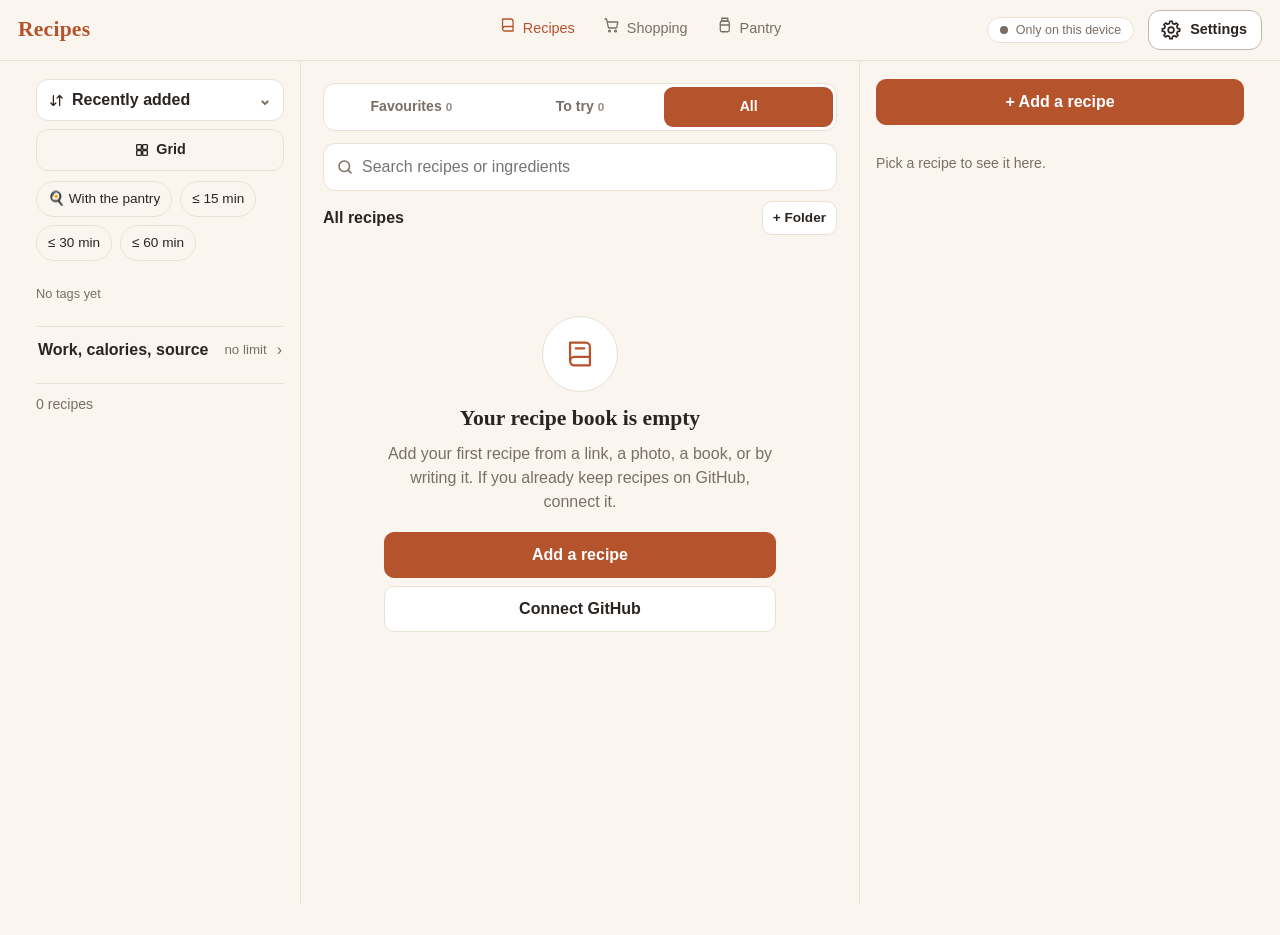
==== commit 4c6ad0ec: "Add files via upload" ====
--- a/index.html
+++ b/index.html
@@ -19,7 +19,7 @@
   <header class="top">
     <h1><a id="app-title" class="home-link" href="#/recipes">Ricette</a></h1>
     <button id="sync" class="sync local" type="button"><span class="dot"></span><span id="sync-label"></span></button>
-    <a id="settings-link" class="icon-link" href="#/settings"><svg viewBox="0 0 24 24" aria-hidden="true"><circle cx="12" cy="12" r="3"/><path d="M12 2v3M12 19v3M2 12h3M19 12h3M4.9 4.9l2.1 2.1M17 17l2.1 2.1M4.9 19.1 7 17M17 7l2.1-2.1"/></svg></a>
+    <a id="settings-link" class="gear" href="#/settings" aria-label="Impostazioni"><svg viewBox="0 0 24 24" aria-hidden="true"><path d="M10.27 4.80 L10.72 2.49 L13.28 2.49 L13.73 4.80 L15.87 5.69 L17.82 4.37 L19.63 6.18 L18.31 8.13 L19.20 10.27 L21.51 10.72 L21.51 13.28 L19.20 13.73 L18.31 15.87 L19.63 17.82 L17.82 19.63 L15.87 18.31 L13.73 19.20 L13.28 21.51 L10.72 21.51 L10.27 19.20 L8.13 18.31 L6.18 19.63 L4.37 17.82 L5.69 15.87 L4.80 13.73 L2.49 13.28 L2.49 10.72 L4.80 10.27 L5.69 8.13 L4.37 6.18 L6.18 4.37 L8.13 5.69 Z"/><circle cx="12" cy="12" r="3.1"/></svg><span class="gear-label" id="gear-label"></span></a>
   </header>
 
   <main id="view"></main>
--- a/css/style.css
+++ b/css/style.css
@@ -409,7 +409,8 @@
 .import-tools { display: grid; grid-template-columns: 1fr 1fr; gap: 8px; margin: 10px 0; }
 .import-tools .btn { width: 100%; margin: 0; display: inline-flex; align-items: center; justify-content: center; gap: 8px; }
 .import-folder { display: flex; align-items: center; gap: 8px; font-weight: 600; color: var(--muted); margin: 6px 0; }
-.import-folder select { flex: 1; width: auto; }
+.import-folder select { flex: 1; width: auto; min-width: 0; }
+.import-folder .if-l { white-space: nowrap; flex: none; }
 .queue-note { display: block; margin: 0 0 10px; padding: 8px 12px; border-radius: 10px; background: var(--accent-soft); color: var(--accent); font-weight: 600; text-decoration: none; }
 @media (max-width: 360px) { .import-tools { grid-template-columns: 1fr; } }
 @media (max-width: 1099px) {
@@ -679,7 +680,7 @@
   .sync .dot { width: 10px; height: 10px; }
   #sync-label { position: absolute; width: 1px; height: 1px; overflow: hidden; clip: rect(0 0 0 0); }
 }
-@media (min-width: 1100px) { .top .icon-link { order: 3; } }
+@media (min-width: 1100px) { .top .icon-link, .top .gear { order: 3; } }
 
 .seg { display: grid; grid-template-columns: repeat(3, minmax(0, 1fr)); gap: 4px; padding: 4px; background: var(--surface); border: 1px solid var(--line); border-radius: 12px; margin: 0 0 12px; }
 .seg-btn { min-height: 40px; border: 0; border-radius: 9px; background: transparent; color: var(--muted); font: inherit; font-size: .9rem; cursor: pointer; padding: 0 6px; white-space: nowrap; overflow: hidden; text-overflow: ellipsis; }
@@ -845,9 +846,6 @@
 details.tag-group > summary::after { content: '▸'; color: var(--muted); transition: transform .15s; }
 details.tag-group[open] > summary::after { transform: rotate(90deg); }
 details.tag-group[open] { padding-bottom: 10px; }
-.guide section { margin: 0 0 14px; }
-.guide h2 { margin: 1.2rem 0 .3rem; font-size: 1.1rem; }
-.guide p { margin: 0; line-height: 1.55; }
 
 /* ---------- v38: pantry in the list layout, staples (C'è / Poca / Finita) ---------- */
 .pantry-title .icon-btn svg { width: 22px; height: 22px; fill: none; stroke: currentColor; stroke-width: 1.8; stroke-linecap: round; }
@@ -858,6 +856,7 @@
 .lvl-seg .lvl { min-height: 34px; min-width: 52px; border: 0; border-radius: 8px; background: transparent; color: var(--muted); font: inherit; font-size: .85rem; padding: 0 8px; cursor: pointer; display: flex; align-items: center; justify-content: center; white-space: nowrap; }
 .lvl-seg .lvl input { position: absolute; opacity: 0; pointer-events: none; }
 .lvl-seg .lvl.on { background: var(--accent-soft); color: var(--ink); font-weight: 600; }
+.lvl-seg .lvl-ok.on, .lvl-seg label.lvl.on:has(input[value=ok]) { background: color-mix(in srgb, var(--green) 24%, transparent); color: var(--green); }
 .lvl-seg .lvl-low.on, .lvl-seg label.lvl.on:has(input[value=low]) { background: color-mix(in srgb, var(--warn) 22%, transparent); }
 .lvl-seg .lvl-out.on, .lvl-seg label.lvl.on:has(input[value=out]) { background: color-mix(in srgb, var(--danger) 18%, transparent); }
 .lvl-seg .lvl:focus-within, .lvl-seg .lvl:focus-visible { outline: 2px solid var(--accent); outline-offset: 1px; }
@@ -872,3 +871,307 @@
 .sl-title { margin: 0 0 8px; }
 [hidden] { display: none !important; }
 p.center { text-align: center; }
+
+/* ---------- v40: which food ("Non è questo"), Settings → Ingredienti ---------- */
+.food-field .ff-row { display: flex; align-items: center; gap: 10px; flex-wrap: wrap; }
+.food-field .ff-cur { flex: 1; min-width: 0; }
+.food-field .ff-none { color: var(--muted); font-style: italic; }
+.food-field .ff-pick { display: grid; gap: 8px; margin-top: 6px; padding: 10px; border: 1px solid var(--line); border-radius: 12px; background: var(--surface); }
+.food-field .ff-res { list-style: none; margin: 0; padding: 0; max-height: 38vh; overflow: auto; }
+.food-field .ff-res button { width: 100%; text-align: left; background: transparent; border: 0; border-bottom: 1px solid var(--line); padding: 10px 4px; font: inherit; color: var(--ink); cursor: pointer; }
+.food-field .ff-res small { color: var(--muted); }
+.food-field .ff-more { display: flex; gap: 6px; flex-wrap: wrap; }
+.list.food-unknown li, .list.food-own li, .list.food-extra li { display: flex; align-items: center; gap: 8px; flex-wrap: wrap; }
+.list.food-unknown .fu-name { flex: 1; min-width: 40%; }
+.list.food-unknown .fu-name small, .list.food-own small { color: var(--muted); }
+.list.food-unknown .fu-acts { display: flex; gap: 6px; }
+.list.food-own li > span:first-child, .list.food-extra li > span:first-child { flex: 1; }
+.list.food-unknown li, .list.food-own li, .list.food-extra li { padding: 10px 14px; }
+
+/* ---------- v41: ingredient groups ---------- */
+.ingredients li.ing-group { display: block; border: 0; padding: 14px 14px 4px; font-weight: 700; font-size: .95rem; color: var(--accent); background: none; }
+.ingredients li.ing-group:first-child { padding-top: 10px; }
+
+/* ---------- v42: the recipe editor ---------- */
+.edit-page { padding-bottom: 24px; }
+.edit-bar { position: sticky; top: calc(env(safe-area-inset-top) + 65px); z-index: 4; display: grid; grid-template-columns: auto 1fr auto; align-items: center; gap: 8px;
+  margin: -4px -18px 12px; padding: 8px 18px; background: color-mix(in srgb, var(--bg) 94%, transparent); border-bottom: 1px solid var(--line); backdrop-filter: blur(8px); }
+.edit-bar .edit-cancel { grid-column: 1; grid-row: 1; font-size: .95rem; color: var(--muted); min-height: 44px; padding: 0 6px; }
+.edit-bar .edit-title { grid-column: 2; grid-row: 1; margin: 0; text-align: center; font-size: 1.05rem; font-family: var(--sans); }
+.edit-bar .edit-save { grid-column: 3; grid-row: 1; min-height: 40px; }
+.photo-row { display: flex; gap: 10px; align-items: stretch; }
+.photo-row .photo-strip { flex: 1; min-width: 0; }
+.shot.search { display: grid; place-items: center; align-content: center; gap: 2px; font: inherit; font-size: .8rem; font-weight: 600; color: var(--ink); background: var(--surface); cursor: pointer; text-align: center; flex: none; }
+.title-input { font-family: var(--serif); font-size: 1.15rem; font-weight: 600; }
+.ecard { border: 1px solid var(--line); border-radius: var(--radius); background: var(--surface); margin: 12px 0; overflow: hidden; }
+.ecard > .erow + .erow { border-top: 1px solid var(--line); }
+.erow > summary, .erow.static { display: flex; align-items: center; gap: 10px; min-height: 52px; padding: 0 14px; cursor: pointer; list-style: none; }
+.erow > summary::-webkit-details-marker { display: none; }
+.erow.static { cursor: default; }
+.erow-l { flex: 1; font-weight: 600; }
+.erow-v { color: var(--muted); font-size: .9rem; text-align: right; max-width: 60%; white-space: nowrap; overflow: hidden; text-overflow: ellipsis; }
+.erow .chev { width: 16px; height: 16px; fill: none; stroke: var(--muted); stroke-width: 2; stroke-linecap: round; flex: none; transition: transform .15s; }
+.erow[open] > summary .chev { transform: rotate(90deg); }
+.erow-body { padding: 0 14px 12px; }
+.erow-body > label:first-child, .erow-body .source-fields > label:first-child { margin-top: 0; }
+.erow.more { border: 1px solid var(--line); border-radius: var(--radius); background: var(--surface); margin: 12px 0; }
+.sr-label { font-size: 0 !important; margin: 0 !important; }
+.sr-label > * { font-size: 1rem; }
+.stepper.small { gap: 2px; }
+.stepper.small input { width: 3.2em; text-align: center; padding: 6px 4px; font-weight: 600; }
+.stepper input[name=qty] { flex: 1; min-width: 0; text-align: center; }
+.sec-head { display: flex; align-items: center; gap: 10px; margin: 22px 0 6px; }
+.sec-head h2 { flex: 1; margin: 0; }
+.ing-group-head { display: flex; align-items: center; margin-top: 10px; color: var(--accent); font-weight: 700; font-size: .92rem; }
+.ing-group-head span { flex: 1; }
+.ing-group-head .icon-btn { width: 40px; height: 36px; color: var(--muted); }
+.ing-edit, .step-edit { list-style: none; margin: 0; padding: 0; }
+.ing-row { display: flex; align-items: stretch; border-top: 1px solid var(--line); }
+.ing-row .drag-handle { width: 28px; }
+.ing-open { flex: 1; min-width: 0; display: grid; grid-template-columns: 4.6em minmax(0, 1fr); align-items: center; gap: 4px; min-height: 54px; padding: 6px 4px; border: 0; background: none; color: var(--ink); font: inherit; text-align: left; cursor: pointer; }
+.ing-q { color: var(--accent); font-weight: 600; font-size: .92rem; }
+.ing-main { display: flex; flex-direction: column; min-width: 0; }
+.ing-n small, .ing-food { color: var(--muted); font-size: .78rem; }
+.ing-food.unk { color: var(--warn); }
+.add-row { display: flex; gap: 8px; margin: 12px 0 4px; }
+.add-row .btn { flex: 1; }
+.btn.dashed, .chip.dashed { border: 1px dashed var(--line); }
+.btn.wide { width: 100%; margin-top: 10px; }
+.ing-count { font-size: .85rem; color: var(--muted); margin: 6px 0 10px; }
+.warn-text { color: var(--warn); font-weight: 600; }
+.step-card { display: grid; grid-template-columns: 30px minmax(0, 1fr) 28px; gap: 8px; align-items: start; padding: 10px 6px 10px 10px; margin: 0 0 8px; border: 1px solid var(--line); border-radius: 12px; background: var(--surface); }
+.step-card:focus-within { border-color: var(--accent); }
+.step-num { width: 26px; height: 26px; border-radius: 13px; background: var(--accent-soft); color: var(--accent); font-weight: 700; font-size: .85rem; display: grid; place-items: center; margin-top: 4px; }
+.step-card:focus-within .step-num { background: var(--accent); color: var(--accent-ink); }
+.step-text { width: 100%; border: 0; background: transparent; resize: none; field-sizing: content; min-height: 2.9em; padding: 4px 0; font: inherit; line-height: 1.45; color: var(--ink); }
+.step-text:focus { outline: none; }
+.step-acts { display: none; flex-wrap: wrap; gap: 6px; margin-top: 6px; }
+.step-card:focus-within .step-acts { display: flex; }
+.chip.danger { color: var(--danger); }
+.chips { display: flex; flex-wrap: wrap; gap: 8px; align-items: center; }
+.tag-chips .chip { min-height: 36px; display: inline-flex; align-items: center; }
+.chip.auto { background: color-mix(in srgb, var(--green) 16%, transparent); border-color: transparent; color: var(--green); font-weight: 600; }
+.chip.auto.off { background: transparent; border-color: var(--line); color: var(--muted); text-decoration: line-through; font-weight: 400; }
+.chip.own { padding-right: 4px; gap: 2px; }
+.tag-input { width: 9em; padding: 6px 12px; border-radius: 999px; font-size: .9rem; min-height: 36px; }
+.sheet-acts { display: flex; flex-wrap: wrap; gap: 8px; margin: 8px 0; }
+.ff-hint { margin: 0; }
+
+/* ---------- v43: empty states ---------- */
+.empty-state { display: flex; flex-direction: column; align-items: center; text-align: center; gap: 10px; margin: 28px auto; padding: 0 12px; max-width: 26rem; }
+.empty-state.full { margin: 9vh auto 28px; }
+.empty-state .es-icon { width: 76px; height: 76px; border-radius: 50%; background: var(--surface); border: 1px solid var(--line); display: grid; place-items: center; color: var(--accent); }
+.empty-state.tone-green .es-icon { color: var(--green); }
+.empty-state.small .es-icon { width: 56px; height: 56px; }
+.empty-state .es-icon svg { width: 34px; height: 34px; fill: none; stroke: currentColor; stroke-width: 1.6; stroke-linecap: round; stroke-linejoin: round; }
+.empty-state.small .es-icon svg { width: 26px; height: 26px; }
+.empty-state .es-title { margin: 4px 0 0; font-size: 1.35rem; }
+.empty-state.small .es-title { font-size: 1.1rem; }
+.empty-state .es-text { margin: 0; color: var(--muted); line-height: 1.5; }
+.empty-state .es-chips { justify-content: center; margin-top: 4px; }
+.empty-state .es-chips .chip { min-height: 36px; }
+.empty-state .es-acts { display: flex; flex-direction: column; gap: 8px; width: 100%; margin-top: 8px; }
+.empty-state.small .es-acts { flex-direction: row; flex-wrap: wrap; justify-content: center; width: auto; }
+.empty-state .es-acts .btn { min-height: 46px; justify-content: center; }
+.empty-state .es-acts .btn[disabled] { opacity: .5; }
+
+/* ---------- v44: receipts ---------- */
+.receipt-card { display: flex; align-items: center; gap: 10px; padding: 10px 6px 10px 12px; margin: 10px 0; }
+.receipt-card .rc-ico { font-size: 1.4rem; }
+.receipt-card .rc-main { flex: 1; min-width: 0; display: flex; flex-direction: column; }
+.receipt-card .rc-main small { color: var(--muted); }
+.receipt-card.error .rc-main strong { color: var(--danger); }
+.receipt-card .icon-btn { width: 40px; height: 40px; font-size: 1rem; color: var(--muted); }
+.pa-raw { font-family: ui-monospace, Menlo, Consolas, monospace; font-size: .75rem; }
+
+/* ---------- v45: Everyday's planned trips ---------- */
+.trip-card { display: flex; flex-direction: row; align-items: center; justify-content: flex-start; gap: 10px; width: 100%; padding: 10px 12px; margin: 8px 0 10px; text-align: left; font: inherit; color: var(--ink); cursor: pointer; }
+.trip-card .tc-ico { font-size: 1.3rem; }
+.trip-card .tc-main { flex: 1; min-width: 0; display: flex; flex-direction: column; }
+.trip-card .tc-main small { color: var(--muted); }
+.trip-card .tc-act { color: var(--accent); font-weight: 600; font-size: .85rem; white-space: nowrap; }
+.trip-card.on { border-color: var(--accent); background: var(--accent-soft); }
+.shop-trip { margin-left: 6px; color: var(--accent); font-weight: 600; }
+
+/* ---------- v46: quick chips, sort panel, compact filters ---------- */
+.sort-list { display: flex; flex-direction: column; margin: 4px 0 8px; }
+.sort-opt { display: flex; align-items: center; gap: 12px; min-height: 48px; padding: 0 10px; border: 0; border-radius: 10px; background: none; color: var(--ink); font: inherit; text-align: left; cursor: pointer; }
+.sort-opt .dot { width: 18px; height: 18px; border-radius: 50%; border: 2px solid var(--line); flex: none; display: grid; place-items: center; }
+.sort-opt.on { background: var(--accent-soft); font-weight: 600; }
+.sort-opt.on .dot { border-color: var(--accent); }
+.sort-opt.on .dot::after { content: ''; width: 8px; height: 8px; border-radius: 50%; background: var(--accent); }
+.sort-rev { display: grid; grid-template-columns: 1fr auto; grid-template-rows: auto auto; align-items: center; column-gap: 12px; width: 100%; padding: 12px 10px; border: 0; border-top: 1px solid var(--line); background: none; color: var(--ink); font: inherit; text-align: left; cursor: pointer; }
+.sort-rev > span:first-child { font-weight: 600; }
+.sort-rev small { grid-column: 1; color: var(--muted); }
+.sort-rev .sw-btn { grid-column: 2; grid-row: 1 / 3; pointer-events: none; }
+.sheet-head .f-reset { margin-left: auto; margin-right: 6px; font-size: .9rem; }
+.f-folds { padding-top: 0; }
+.f-fold { border-top: 1px solid var(--line); }
+.f-fold:last-child { border-bottom: 1px solid var(--line); }
+.f-fold-head { display: flex; align-items: center; gap: 10px; width: 100%; min-height: 50px; padding: 0 2px; border: 0; background: none; color: var(--ink); font: inherit; text-align: left; cursor: pointer; }
+.f-fold-head > span:first-child { flex: 1; font-weight: 600; }
+.f-fold-head small { color: var(--muted); max-width: 55%; white-space: nowrap; overflow: hidden; text-overflow: ellipsis; }
+.f-fold-head .chev { color: var(--muted); transition: transform .15s; }
+.f-fold.open .chev { transform: rotate(90deg); }
+.f-fold-body { padding: 0 2px 12px; }
+.f-pin-link { margin: 10px 0 0; }
+
+/* v47: Filtri panel under the search (as in Everyday) — toggled, sections open in place, chips wrap */
+.search-row { display: flex; gap: 8px; align-items: stretch; margin: 0 0 10px; }
+.search-row .searchbar { flex: 1; min-width: 0; margin: 0; }
+.f-toggle { display: inline-flex; align-items: center; gap: 6px; min-height: 48px; padding: 0 14px; border-radius: 12px; border: 1px solid var(--line); background: var(--surface); color: var(--ink); font: inherit; font-weight: 700; cursor: pointer; flex: none; }
+.f-toggle svg { width: 18px; height: 18px; fill: none; stroke: currentColor; stroke-width: 2; stroke-linecap: round; }
+.f-toggle.open { border-color: var(--accent); color: var(--accent); background: var(--accent-soft); }
+.f-toggle .f-count { min-width: 20px; height: 20px; padding: 0 5px; box-sizing: border-box; border-radius: 10px; background: var(--accent); color: var(--bg, #1c1916); font-size: .72rem; font-weight: 700; display: inline-grid; place-items: center; }
+.f-closed { margin: 0 0 12px; }
+.f-sortline { display: inline-flex; align-items: center; gap: 5px; min-height: 32px; padding: 0 4px; border: 0; background: none; color: var(--muted); font: inherit; font-size: .82rem; cursor: pointer; }
+.f-sortline svg, .fp-sort svg { width: 15px; height: 15px; fill: none; stroke: currentColor; stroke-width: 2; stroke-linecap: round; stroke-linejoin: round; flex: none; }
+.fpanel { display: flex; flex-direction: column; gap: 10px; padding: 12px; margin: 0 0 14px; border: 1px solid var(--line); border-radius: 16px; background: color-mix(in srgb, var(--surface) 70%, var(--bg, #1c1916)); }
+.fp-row { display: flex; gap: 8px; align-items: center; }
+.fp-sort { flex: 1; min-width: 0; display: flex; align-items: center; gap: 8px; min-height: 42px; padding: 0 12px; border-radius: 12px; border: 1px solid var(--line); background: var(--surface); color: var(--ink); font: inherit; font-weight: 600; text-align: left; cursor: pointer; }
+.fp-sort > span:nth-child(2) { flex: 1; white-space: nowrap; overflow: hidden; text-overflow: ellipsis; }
+.fp-sort .chev { color: var(--muted); transition: transform .15s; }
+.fp-sort[aria-expanded="true"] .chev { transform: rotate(180deg); }
+.fp-note { flex: 1; color: var(--muted); font-size: .88rem; }
+.fp-view { display: inline-flex; align-items: center; gap: 6px; min-height: 42px; padding: 0 12px; border-radius: 12px; border: 1px solid var(--line); background: transparent; color: var(--ink); font: inherit; font-weight: 600; font-size: .9rem; cursor: pointer; flex: none; }
+.fp-view svg { width: 16px; height: 16px; fill: none; stroke: currentColor; stroke-width: 2; stroke-linecap: round; }
+.sort-box { border: 1px solid var(--line); border-radius: 12px; background: var(--surface); overflow: hidden; }
+.sort-box .sort-list { margin: 0; }
+.sort-box .sort-opt { border-radius: 0; min-height: 44px; padding: 0 12px; }
+.sort-box .sort-rev { padding: 10px 12px; }
+.fpanel .f-chips { display: flex; flex-wrap: wrap; gap: 8px; }
+.fpanel .f-folds { padding: 0; }
+.fpanel .f-fold:last-child { border-bottom: 0; }
+.fpanel .f-fold-head { min-height: 46px; }
+.fpanel .f-fold-head small.set { color: var(--accent); font-weight: 600; }
+.fpanel .f-fold-body { display: flex; flex-direction: column; gap: 10px; }
+.fpanel .f-group { margin: 0; }
+.fp-foot { display: flex; align-items: center; gap: 10px; flex-wrap: wrap; border-top: 1px solid var(--line); padding-top: 10px; }
+.fp-count { flex: 1; color: var(--muted); font-size: .88rem; }
+.fp-people { color: var(--muted); font-size: .85rem; text-decoration: none; }
+.fpanel .f-pin-link { margin: 0; }
+.fpanel.pin-editing .f-group + .f-group { margin-top: 4px; }
+
+/* v48: one "+" everywhere, quick add sheets, the same view picker on Spesa and Dispensa */
+.fab.up { bottom: calc(var(--nav-h) + env(safe-area-inset-bottom) + 84px); }
+.sheet-head h2 .sh-sub { font-size: .8em; font-weight: 600; color: var(--muted); }
+.add-tabs { display: flex; flex-wrap: wrap; gap: 8px; margin: 2px 0 12px; }
+.add-tabs .chip { min-height: 40px; padding: 0 14px; font-size: .92rem; font-weight: 600; }
+.add-tabs .chip:not(.on) { background: transparent; }
+.add-tabs .chip.on { background: var(--accent-soft); border-color: var(--accent); color: var(--ink); }
+.add-pane { display: flex; gap: 12px; align-items: flex-start; padding: 12px 14px; border: 1px solid var(--line); border-radius: 14px; background: var(--surface); }
+.add-pane p { margin: 0; line-height: 1.45; }
+.ap-ico svg { width: 26px; height: 26px; fill: none; stroke: var(--accent); stroke-width: 1.8; stroke-linecap: round; stroke-linejoin: round; display: block; }
+.add-pane + .btn.wide { margin: 12px 0 4px; min-height: 48px; }
+.qa-row { display: flex; gap: 8px; }
+.qa-row input { flex: 1; min-width: 0; min-height: 52px; border: 2px solid var(--accent); }
+.qa-just { display: flex; flex-wrap: wrap; gap: 6px; margin: 10px 0 2px; }
+.qa-just:empty { display: none; }
+.qa-chip { min-height: 32px; border-color: transparent; background: color-mix(in srgb, var(--green) 22%, var(--surface)); color: var(--ink); }
+.qa-text { color: var(--muted); line-height: 1.45; margin: 4px 0 10px; }
+.btn.qa-scan { min-height: 48px; margin: 0; }
+.view-box .vb-head { padding: 10px 12px 4px; font-size: .72rem; font-weight: 700; letter-spacing: .06em; text-transform: uppercase; color: var(--muted); }
+.view-box .vb-group + .vb-group { border-top: 1px solid var(--line); }
+.view-box .sort-opt small { margin-left: auto; color: var(--muted); font-size: .75rem; font-weight: 400; }
+.view-box .vb-hint { margin: 0; padding: 8px 12px 10px; border-top: 1px solid var(--line); }
+.fpanel .fp-quick .chip { min-height: 36px; }
+.fpanel .suggest-link { text-decoration: none; display: inline-flex; align-items: center; }
+.stage-pick { display: flex; gap: 6px; flex-wrap: wrap; justify-content: flex-end; }
+.pill-radio { position: relative; margin: 0 !important; }
+.pill-radio input { position: absolute; opacity: 0; pointer-events: none; }
+.pill-radio span { display: inline-flex; align-items: center; min-height: 36px; padding: 0 12px; border-radius: 18px; border: 1px solid var(--line); font-weight: 600; font-size: .9rem; cursor: pointer; }
+.pill-radio input:checked + span { background: var(--accent); border-color: var(--accent); color: var(--accent-ink); }
+.pill-radio input:focus-visible + span { outline: 2px solid var(--accent); outline-offset: 2px; }
+
+/* v48: wide screens — filter panel on the left, content in the middle, a column on the right */
+@media (min-width: 1100px) {
+  main.is-wide { max-width: 1480px; padding: 0 20px; }
+  .tri { display: grid; grid-template-columns: 280px minmax(0, 1fr) minmax(340px, 400px); align-items: start; }
+  .tri > .rail, .tri > .ctx { position: sticky; top: 58px; max-height: calc(100dvh - 58px); overflow: auto; box-sizing: border-box; padding: 18px 16px 32px; }
+  .tri > .mid { min-width: 0; padding: 18px 22px 48px; border-left: 1px solid var(--line); border-right: 1px solid var(--line); min-height: calc(100dvh - 58px); box-sizing: border-box; }
+  .rail .fpanel { border: 0; background: transparent; padding: 0; margin: 0; }
+  .rail .f-pin-link { display: none; }
+  .rail .fp-row { flex-wrap: wrap; }
+  .rail .fp-sort { flex-basis: 100%; }
+  .rail .fp-view { flex: 1; justify-content: center; }
+  .ctx-card { border: 1px solid var(--line); border-radius: 16px; background: var(--surface); padding: 14px; margin: 0 0 14px; }
+  .ctx-card .sheet-head { position: static; background: transparent; padding-top: 0; }
+  .ctx-card .add-pane { background: var(--bg); }
+  .ctx .ctx-add { margin: 0 0 14px; min-height: 46px; }
+  .ctx .add-tabs { gap: 6px; }
+  .ctx .add-tabs .chip { padding: 0 11px; min-height: 36px; font-size: .88rem; }
+  .ctx .import { min-width: 0; }
+  .ctx .import input { min-width: 0; }
+  .is-wide .mid .sl-list:not(.flat) { display: block; column-width: 300px; column-gap: 28px; }
+  .is-wide .sl-group { break-inside: avoid; }
+  .is-wide .p-body { column-width: 300px; column-gap: 28px; }
+  .is-wide .dept-sec { break-inside: avoid; }
+  .is-wide .cards { grid-template-columns: repeat(auto-fill, minmax(200px, 1fr)); }
+  .is-wide .rrow.sel { background: var(--accent-soft); border-radius: 12px; }
+  .is-wide .card.sel { outline: 2px solid var(--accent); outline-offset: -2px; }
+  .cart-box .cb-head { display: flex; align-items: center; }
+  .cart-box .cb-head h2 { flex: 1; margin: 0 0 6px; font-size: 1rem; }
+  .cart-box .btn.wide { margin-top: 10px; }
+  .preview .pv-photo { display: block; position: relative; height: 200px; border-radius: 14px; overflow: hidden; background: var(--accent-soft); text-decoration: none; }
+  .preview .pv-photo img { width: 100%; height: 100%; object-fit: cover; display: block; }
+  .preview .pv-photo > span { position: absolute; inset: 0; display: grid; place-items: center; font-size: 2.4rem; color: var(--accent); z-index: -1; }
+  .preview .pv-title { margin: 12px 0 2px; font-size: 1.35rem; }
+  .preview .pv-meta { margin: 0 0 12px; color: var(--muted); }
+  .preview .pv-acts { display: flex; gap: 8px; flex-wrap: wrap; margin: 0 0 12px; }
+  .preview .pv-acts .btn { flex: 1; text-align: center; text-decoration: none; }
+  .preview .pv-ings { list-style: none; margin: 0; padding: 0; }
+  .preview .pv-ings li { display: grid; grid-template-columns: 72px minmax(0, 1fr) auto; gap: 8px; align-items: center; min-height: 38px; border-top: 1px solid var(--line); font-size: .92rem; }
+  .preview .pv-ings b { color: var(--accent); font-weight: 600; }
+  .preview .pv-ings small { font-weight: 600; }
+  .preview .pv-ings small.have { color: var(--green); }
+  .preview .pv-ings small.miss { color: var(--warn); }
+}
+
+/* v49: the settings gear shared by Ricette, Everyday and Palestra (Everyday's handover, 2 Nov) */
+.gear { height: 40px; min-width: 40px; margin-left: 8px; padding: 0 9px; gap: 8px; border-radius: 12px; border: 1px solid color-mix(in srgb, var(--ink) 22%, var(--line)); background: var(--surface); color: var(--ink); display: inline-flex; align-items: center; justify-content: center; text-decoration: none; font-weight: 600; font-size: .9rem; flex: none; box-sizing: border-box; transition: border-color .15s, color .15s, background .15s; }
+.gear svg { width: 22px; height: 22px; flex: none; fill: none; stroke: currentColor; stroke-width: 1.8; stroke-linejoin: round; stroke-linecap: round; }
+.gear:hover { border-color: var(--accent); color: var(--accent); }
+.gear.active { color: var(--accent-ink); background: var(--accent); border-color: var(--accent); }
+.gear-label { display: none; }
+@media (min-width: 1100px) { .gear { padding: 0 14px 0 11px; } .gear-label { display: inline; } }
+
+/* v50: places in the pantry (Credenza / Frigo / Freezer) and one product sheet for list, cart and home */
+.seg.four { grid-template-columns: repeat(4, minmax(0, 1fr)); }
+.p-places { margin-top: 2px; }
+.p-place { color: var(--muted); font-weight: 400; }
+.qa-place { display: flex; flex-wrap: wrap; align-items: center; gap: 6px; margin: 10px 0 2px; }
+.qa-place > span { font-size: .85rem; color: var(--muted); margin-right: 2px; }
+.qa-place .chip { min-height: 36px; }
+.pa-place { min-width: 0; }
+.ps-tabs { display: grid; grid-template-columns: repeat(3, minmax(0, 1fr)); gap: 4px; padding: 4px; margin: 4px 0 2px; border: 1px solid var(--line); border-radius: 14px; background: var(--surface); }
+.ps-tab { min-height: 54px; border: 0; border-radius: 10px; background: transparent; color: var(--ink); font: inherit; display: flex; flex-direction: column; align-items: center; justify-content: center; gap: 2px; padding: 4px 6px; cursor: pointer; min-width: 0; }
+.ps-tab span { font-size: .88rem; font-weight: 600; }
+.ps-tab small { font-size: .74rem; color: var(--muted); max-width: 100%; overflow: hidden; text-overflow: ellipsis; white-space: nowrap; }
+.ps-tab.on { background: var(--accent); color: var(--accent-ink); }
+.ps-tab.on small { color: inherit; opacity: .85; }
+.ps-ctx { display: flex; flex-direction: column; gap: 10px; padding: 4px 0 2px; }
+.ps-ctx > .btn { align-self: flex-start; }
+.ps-h { margin: 14px 0 2px; font-size: .78rem; font-weight: 700; letter-spacing: .06em; text-transform: uppercase; color: var(--muted); }
+.seg.four .seg-btn { font-size: .84rem; padding: 0 2px; }
+.seg.four .seg-btn small { font-size: .72rem; }
+/* v50: recipe from photos, step by step */
+.cap-steps { display: grid; grid-template-columns: repeat(3, minmax(0, 1fr)); gap: 6px; margin: 4px 0 10px; }
+.cap-step { border: 0; background: none; padding: 0; display: flex; flex-direction: column; gap: 6px; text-align: left; font: inherit; font-size: .8rem; color: var(--muted); cursor: pointer; }
+.cap-step .bar { height: 4px; border-radius: 2px; background: var(--line); }
+.cap-step.on, .cap-step.done { color: var(--ink); }
+.cap-step.on { font-weight: 700; }
+.cap-step.on .bar, .cap-step.done .bar { background: var(--accent); }
+.cap-step.skip { text-decoration: line-through; opacity: .55; }
+.cap-step:disabled { cursor: default; }
+.cap-h { margin: 4px 0 2px; font-family: var(--serif); font-size: 1.25rem; }
+.cap-same { display: flex; align-items: center; gap: 10px; min-height: 44px; }
+.cap-review { list-style: none; margin: 6px 0 12px; padding: 0; border: 1px solid var(--line); border-radius: 14px; background: var(--surface); }
+.cap-review li { display: flex; align-items: center; gap: 12px; padding: 10px 12px; min-height: 60px; }
+.cap-review li + li { border-top: 1px solid var(--line); }
+.cap-thumbs { display: flex; gap: 4px; min-width: 40px; }
+.cap-thumbs .shot.mini { width: 34px; height: 44px; margin: 0; }
+.cap-thumbs .shot.mini img { width: 100%; height: 100%; object-fit: cover; border-radius: 6px; }
+.cap-what { flex: 1; display: flex; flex-direction: column; gap: 2px; }
+.cap-what small { color: var(--muted); }
+.capture.guided:not(.is-book) .book-only { display: none; }
+.capture .seg:has(label) { grid-template-columns: repeat(2, minmax(0, 1fr)); }
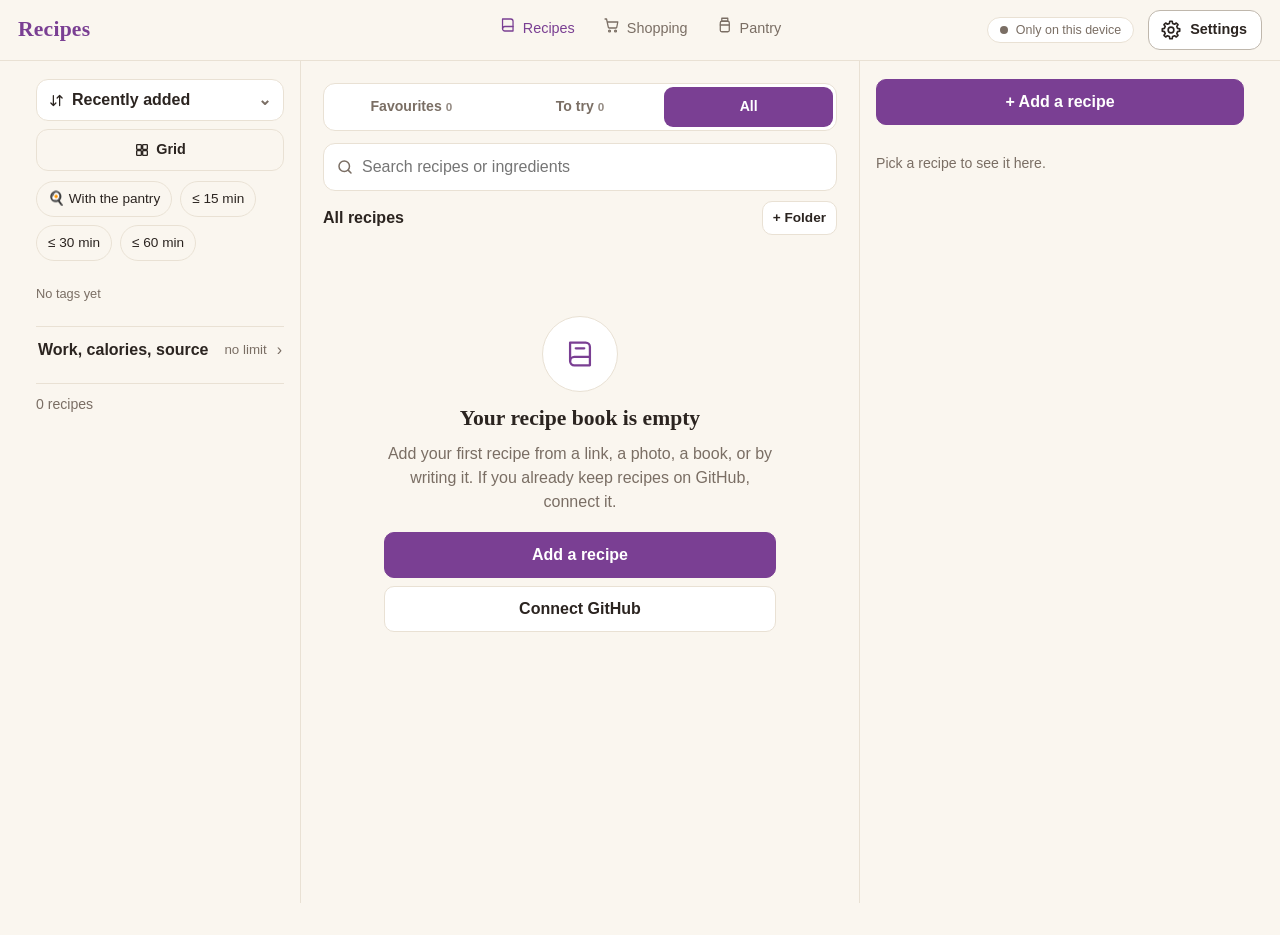
==== commit ccf46121: "Add files via upload" ====
--- a/index.html
+++ b/index.html
@@ -4,7 +4,8 @@
   <meta charset="utf-8">
   <meta name="viewport" content="width=device-width, initial-scale=1, viewport-fit=cover">
   <title>Ricette</title>
-  <meta name="theme-color" content="#b5532d">
+  <meta name="theme-color" content="#7a3f93">
+  <script>/* v51: theme and colour before the first paint (Settings → Aspetto) */try{var k=JSON.parse(localStorage.getItem('ricette.look')||'{}'),h=document.documentElement;if(k.theme==='light'||k.theme==='dark')h.dataset.theme=k.theme;if(k.accent&&k.accent!=='melanzana')h.dataset.accent=k.accent;}catch(e){}</script>
   <meta name="apple-mobile-web-app-capable" content="yes">
   <meta name="mobile-web-app-capable" content="yes">
   <meta name="apple-mobile-web-app-status-bar-style" content="default">
--- a/css/style.css
+++ b/css/style.css
@@ -4,9 +4,11 @@
   --ink: #2b2420;
   --muted: #7a6e64;
   --line: #e9e1d4;
-  --accent: #b5532d;
+  --accent: #7a3f93;
   --accent-ink: #ffffff;
-  --accent-soft: #f6e4da;
+  --accent-soft: #efe2f4;
+  --accent-light: #7a3f93;
+  --sw-melanzana: #7a3f93; --sw-petrolio: #1d6b75; --sw-terracotta: #b5532d; --sw-fiordaliso: #3657b0;
   --green: #5d7a3a;
   --warn: #c98a12;
   --danger: #a8322a;
@@ -16,12 +18,28 @@
   --nav-h: 64px;
 }
 
+/* v51: theme (data-theme on <html>: none = like the system, light, dark) and colour (data-accent; none = melanzana) */
+:root[data-accent=petrolio] { --accent: #1d6b75; --accent-soft: #dcedee; --accent-light: #1d6b75; }
+:root[data-accent=terracotta] { --accent: #b5532d; --accent-soft: #f6e4da; --accent-light: #b5532d; }
+:root[data-accent=fiordaliso] { --accent: #3657b0; --accent-soft: #e2e8f8; --accent-light: #3657b0; }
 @media (prefers-color-scheme: dark) {
-  :root {
+  :root:not([data-theme=light]) {
     --bg: #1c1916; --surface: #262220; --ink: #f1ebe3; --muted: #a99d91; --line: #3a3430;
-    --accent: #e07a4f; --accent-ink: #1c1916; --accent-soft: #3d2a21; --green: #9cbc72;
+    --accent: #c792dc; --accent-ink: #1c1916; --accent-soft: #33263a; --green: #9cbc72;
+    --sw-melanzana: #c792dc; --sw-petrolio: #4fb3bf; --sw-terracotta: #e07a4f; --sw-fiordaliso: #86a8f2;
   }
-}
+  :root:not([data-theme=light])[data-accent=petrolio] { --accent: #4fb3bf; --accent-soft: #1d3336; }
+  :root:not([data-theme=light])[data-accent=terracotta] { --accent: #e07a4f; --accent-soft: #3d2a21; }
+  :root:not([data-theme=light])[data-accent=fiordaliso] { --accent: #86a8f2; --accent-soft: #232b3d; }
+}
+:root[data-theme=dark] {
+  --bg: #1c1916; --surface: #262220; --ink: #f1ebe3; --muted: #a99d91; --line: #3a3430;
+  --accent: #c792dc; --accent-ink: #1c1916; --accent-soft: #33263a; --green: #9cbc72;
+  --sw-melanzana: #c792dc; --sw-petrolio: #4fb3bf; --sw-terracotta: #e07a4f; --sw-fiordaliso: #86a8f2;
+}
+:root[data-theme=dark][data-accent=petrolio] { --accent: #4fb3bf; --accent-soft: #1d3336; }
+:root[data-theme=dark][data-accent=terracotta] { --accent: #e07a4f; --accent-soft: #3d2a21; }
+:root[data-theme=dark][data-accent=fiordaliso] { --accent: #86a8f2; --accent-soft: #232b3d; }
 
 * { box-sizing: border-box; }
 html { -webkit-text-size-adjust: 100%; }
@@ -661,7 +679,8 @@
 #toast { display: flex; align-items: center; gap: 14px; }
 #toast.has-action { pointer-events: auto; padding-right: 8px; }
 #toast .toast-undo { border: 0; background: transparent; color: var(--accent-soft); font: inherit; font-weight: 700; padding: 6px 8px; min-height: 36px; cursor: pointer; }
-@media (prefers-color-scheme: dark) { #toast .toast-undo { color: #b5532d; } }
+@media (prefers-color-scheme: dark) { :root:not([data-theme=light]) #toast .toast-undo { color: var(--accent-light); } }
+:root[data-theme=dark] #toast .toast-undo { color: var(--accent-light); }
 dialog.sheet { margin: auto 0 0; width: 100vw; max-width: 100vw; border-radius: 22px 22px 0 0; max-height: 92dvh; padding-bottom: calc(14px + env(safe-area-inset-bottom)); }
 dialog.sheet::before { content: ''; display: block; width: 40px; height: 4px; border-radius: 2px; background: var(--line); margin: 6px auto 0; }
 @media (min-width: 700px) { dialog.sheet { margin: auto; width: min(520px, calc(100vw - 24px)); border-radius: 18px; } dialog.sheet::before { display: none; } }
@@ -1175,3 +1194,22 @@
 .cap-what small { color: var(--muted); }
 .capture.guided:not(.is-book) .book-only { display: none; }
 .capture .seg:has(label) { grid-template-columns: repeat(2, minmax(0, 1fr)); }
+
+/* v51: Settings → Aspetto */
+.look-form fieldset { min-width: 0; border: 0; margin: 0 0 18px; padding: 0; }
+.look-form legend { font-size: .9rem; color: var(--muted); margin-bottom: 6px; padding: 0; }
+.look-box { background: var(--surface); border: 1px solid var(--line); border-radius: var(--radius); overflow: hidden; }
+.look-form label.look-row { display: flex; color: var(--ink); font-weight: 400; font-size: 1rem; align-items: center; gap: 12px; min-height: 58px; padding: 8px 14px; margin: 0; cursor: pointer; }
+.look-row + .look-row { border-top: 1px solid var(--line); }
+.look-form .look-row input { width: 20px; height: 20px; margin: 0; accent-color: var(--accent); flex: none; }
+.look-row span { display: flex; flex-direction: column; gap: 2px; }
+.look-row strong { font-weight: 600; }
+.look-form .look-row small { display: block; margin: 0; font-weight: 400; color: var(--muted); font-size: .8rem; }
+.look-accents .look-sws { display: grid; grid-template-columns: repeat(4, minmax(0, 1fr)); gap: 8px; background: var(--surface); border: 1px solid var(--line); border-radius: var(--radius); padding: 14px 8px; }
+.look-form label.look-sw { color: var(--ink); font-weight: 400; position: relative; display: flex; flex-direction: column; align-items: center; gap: 6px; margin: 0; font-size: .8rem; cursor: pointer; text-align: center; }
+.look-form .look-sw input { position: absolute; width: 100%; height: 100%; padding: 0; border: 0; opacity: 0; inset: 0; margin: 0; cursor: pointer; }
+.look-sw .sw { display: block; width: 40px; height: 40px; border-radius: 50%; }
+.look-sw input:checked + .sw { box-shadow: 0 0 0 3px var(--surface), 0 0 0 5px var(--ink); }
+.look-sw input:focus-visible + .sw { outline: 2px solid var(--ink); outline-offset: 6px; }
+.sw-melanzana { background: var(--sw-melanzana); } .sw-petrolio { background: var(--sw-petrolio); }
+.sw-terracotta { background: var(--sw-terracotta); } .sw-fiordaliso { background: var(--sw-fiordaliso); }
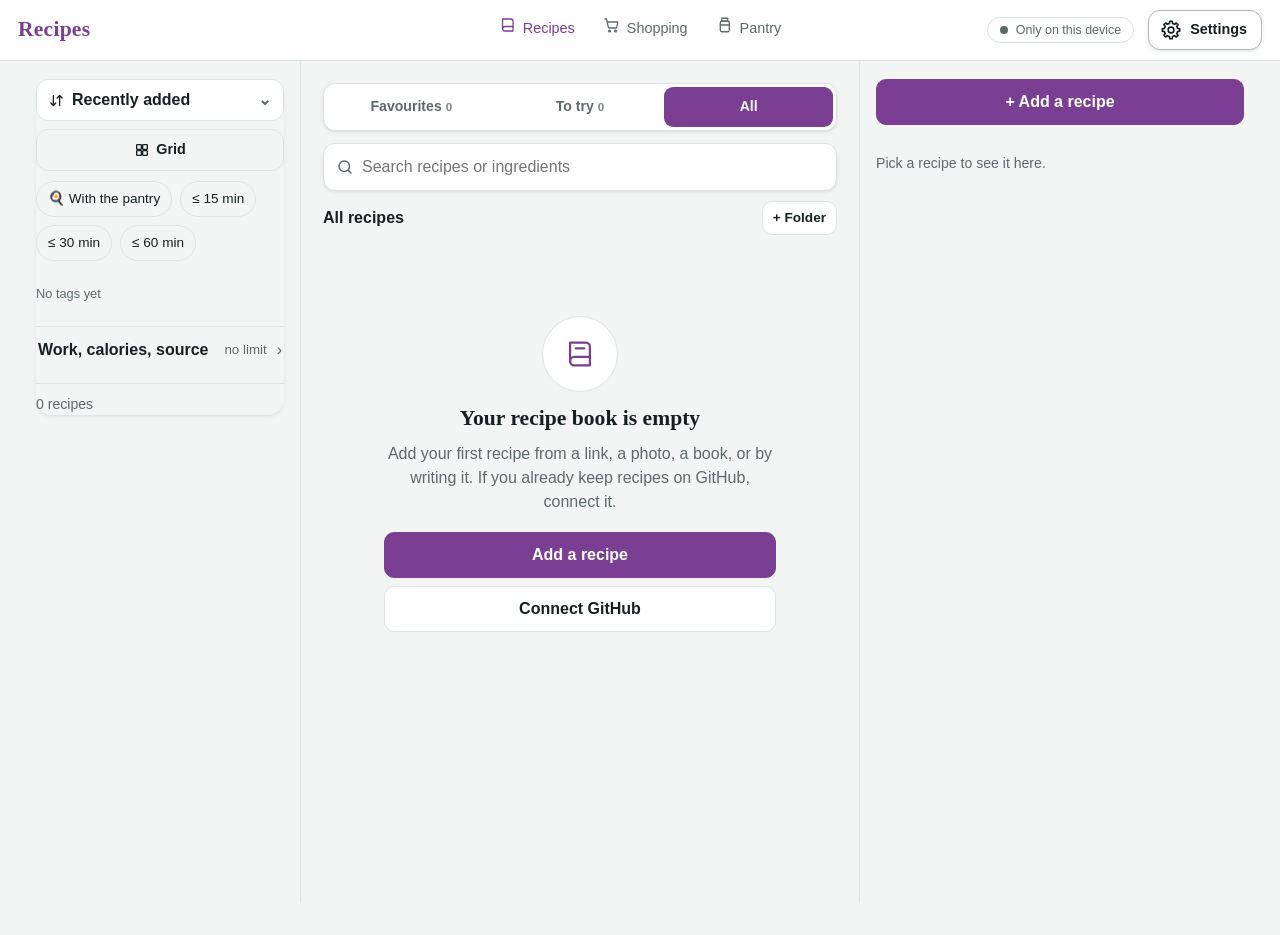
==== commit 4b8e7cab: "Add files via upload" ====
--- a/index.html
+++ b/index.html
@@ -4,8 +4,8 @@
   <meta charset="utf-8">
   <meta name="viewport" content="width=device-width, initial-scale=1, viewport-fit=cover">
   <title>Ricette</title>
-  <meta name="theme-color" content="#7a3f93">
-  <script>/* v51: theme and colour before the first paint (Settings → Aspetto) */try{var k=JSON.parse(localStorage.getItem('ricette.look')||'{}'),h=document.documentElement;if(k.theme==='light'||k.theme==='dark')h.dataset.theme=k.theme;if(k.accent&&k.accent!=='melanzana')h.dataset.accent=k.accent;}catch(e){}</script>
+  <meta name="theme-color" content="#151a1b">
+  <script>/* v52: light or dark (Settings → Lingua e aspetto) and the colour, before the first paint; js/theme.js takes over */(function(){var c='auto',a='';try{var o=JSON.parse(localStorage.getItem('ricette.look')||'null');c=localStorage.getItem('ricette-theme')||(o&&o.theme)||'auto';a=localStorage.getItem('ricette-accent')||(o&&o.accent)||''}catch(e){}var h=document.documentElement,d=c==='dark'||(c!=='light'&&matchMedia('(prefers-color-scheme: dark)').matches);h.className=d?'dark':'light';if(a&&a!=='melanzana')h.dataset.accent=a;var m=document.querySelector('meta[name=theme-color]');if(m)m.content=d?'#151a1b':'#ffffff';})()</script>
   <meta name="apple-mobile-web-app-capable" content="yes">
   <meta name="mobile-web-app-capable" content="yes">
   <meta name="apple-mobile-web-app-status-bar-style" content="default">
--- a/css/style.css
+++ b/css/style.css
@@ -1,45 +1,38 @@
 :root {
-  --bg: #faf6ef;
+  /* v52: the light palette "Pulito" shared with Everyday and Palestra (Everyday's handover, v62); Ricette's own accent */
+  --bg: #f3f5f5;
   --surface: #ffffff;
-  --ink: #2b2420;
-  --muted: #7a6e64;
-  --line: #e9e1d4;
+  --ink: #162021;
+  --muted: #5d696a;
+  --line: #dde3e3;
   --accent: #7a3f93;
   --accent-ink: #ffffff;
   --accent-soft: #efe2f4;
   --accent-light: #7a3f93;
   --sw-melanzana: #7a3f93; --sw-petrolio: #1d6b75; --sw-terracotta: #b5532d; --sw-fiordaliso: #3657b0;
-  --green: #5d7a3a;
-  --warn: #c98a12;
+  --green: #3f8f5a;
+  --warn: #b5780c;
   --danger: #a8322a;
+  --lift: 0 1px 2px rgba(15, 35, 36, .07), 0 2px 6px rgba(15, 35, 36, .04);
   --radius: 14px;
   --serif: "Iowan Old Style", "Palatino Linotype", Palatino, Georgia, serif;
   --sans: -apple-system, BlinkMacSystemFont, "Segoe UI", Roboto, "Helvetica Neue", Arial, sans-serif;
   --nav-h: 64px;
-}
-
-/* v51: theme (data-theme on <html>: none = like the system, light, dark) and colour (data-accent; none = melanzana) */
+  color-scheme: light;
+}
+/* Light or dark is a class on <html> (set before the first paint by index.html, then by js/theme.js); the colour is data-accent */
 :root[data-accent=petrolio] { --accent: #1d6b75; --accent-soft: #dcedee; --accent-light: #1d6b75; }
 :root[data-accent=terracotta] { --accent: #b5532d; --accent-soft: #f6e4da; --accent-light: #b5532d; }
 :root[data-accent=fiordaliso] { --accent: #3657b0; --accent-soft: #e2e8f8; --accent-light: #3657b0; }
-@media (prefers-color-scheme: dark) {
-  :root:not([data-theme=light]) {
-    --bg: #1c1916; --surface: #262220; --ink: #f1ebe3; --muted: #a99d91; --line: #3a3430;
-    --accent: #c792dc; --accent-ink: #1c1916; --accent-soft: #33263a; --green: #9cbc72;
-    --sw-melanzana: #c792dc; --sw-petrolio: #4fb3bf; --sw-terracotta: #e07a4f; --sw-fiordaliso: #86a8f2;
-  }
-  :root:not([data-theme=light])[data-accent=petrolio] { --accent: #4fb3bf; --accent-soft: #1d3336; }
-  :root:not([data-theme=light])[data-accent=terracotta] { --accent: #e07a4f; --accent-soft: #3d2a21; }
-  :root:not([data-theme=light])[data-accent=fiordaliso] { --accent: #86a8f2; --accent-soft: #232b3d; }
-}
-:root[data-theme=dark] {
-  --bg: #1c1916; --surface: #262220; --ink: #f1ebe3; --muted: #a99d91; --line: #3a3430;
-  --accent: #c792dc; --accent-ink: #1c1916; --accent-soft: #33263a; --green: #9cbc72;
+:root.dark {
+  color-scheme: dark;
+  --bg: #151a1b; --surface: #1f2627; --ink: #e9eeec; --muted: #94a09f; --line: #313b3c;
+  --accent: #c792dc; --accent-ink: #151a1b; --accent-soft: #33263a; --green: #7cc28f; --warn: #c98a12; --lift: none;
   --sw-melanzana: #c792dc; --sw-petrolio: #4fb3bf; --sw-terracotta: #e07a4f; --sw-fiordaliso: #86a8f2;
 }
-:root[data-theme=dark][data-accent=petrolio] { --accent: #4fb3bf; --accent-soft: #1d3336; }
-:root[data-theme=dark][data-accent=terracotta] { --accent: #e07a4f; --accent-soft: #3d2a21; }
-:root[data-theme=dark][data-accent=fiordaliso] { --accent: #86a8f2; --accent-soft: #232b3d; }
+:root.dark[data-accent=petrolio] { --accent: #4fb3bf; --accent-soft: #1d3336; }
+:root.dark[data-accent=terracotta] { --accent: #e07a4f; --accent-soft: #3d2a21; }
+:root.dark[data-accent=fiordaliso] { --accent: #86a8f2; --accent-soft: #232b3d; }
 
 * { box-sizing: border-box; }
 html { -webkit-text-size-adjust: 100%; }
@@ -262,7 +255,7 @@
 .tabs .ico { position: relative; }
 .tabs .count {
   position: absolute; top: -4px; right: -10px; min-width: 17px; height: 17px; padding: 0 4px; border-radius: 999px;
-  background: var(--danger); color: #fff; font-size: .65rem; font-weight: 700; line-height: 17px; text-align: center;
+  background: var(--accent); color: var(--accent-ink); font-size: .65rem; font-weight: 700; line-height: 17px; text-align: center;
 }
 
 /* barcode scanner */
@@ -565,7 +558,7 @@
 .times-edit small { color: var(--muted); font-weight: 400; }
 
 .book-progress { display: flex; align-items: center; gap: .5rem; margin: .35rem 0 .15rem; }
-.book-progress progress { flex: 1; max-width: 14rem; height: .5rem; accent-color: var(--accent, #c0552b); }
+.book-progress progress { flex: 1; max-width: 14rem; height: .5rem; accent-color: var(--accent); }
 
 .book-fix { display: flex; align-items: center; justify-content: space-between; gap: .75rem; margin: .5rem 0 1rem; padding: .75rem 1rem; border-radius: 14px; background: color-mix(in srgb, var(--accent) 14%, transparent); }
 .fix-list { list-style: none; padding: 0; margin: .25rem 0 1rem; display: grid; gap: .5rem; }
@@ -588,8 +581,8 @@
 .hours-date input { flex: 1; min-width: 0; max-width: 100%; }
 
 .shop-status { font-size: .78rem; font-weight: 500; color: var(--muted); margin-left: .4rem; white-space: nowrap; }
-.shop-status.open { color: #4c8a3f; }
-.shop-status.closed { color: #b3402e; }
+.shop-status.open { color: var(--green); }
+.shop-status.closed { color: var(--danger); }
 .shop-link { text-decoration: none; margin-left: .2rem; }
 
 .sel-bar { position: sticky; bottom: calc(var(--tabbar-h, 72px) + .5rem); z-index: 5; display: flex; flex-wrap: wrap; align-items: center; gap: .4rem; padding: .6rem .75rem; margin-top: .75rem; border-radius: 16px; background: var(--surface, #fff); border: 1px solid var(--line); box-shadow: 0 6px 20px rgba(0,0,0,.18); }
@@ -679,8 +672,7 @@
 #toast { display: flex; align-items: center; gap: 14px; }
 #toast.has-action { pointer-events: auto; padding-right: 8px; }
 #toast .toast-undo { border: 0; background: transparent; color: var(--accent-soft); font: inherit; font-weight: 700; padding: 6px 8px; min-height: 36px; cursor: pointer; }
-@media (prefers-color-scheme: dark) { :root:not([data-theme=light]) #toast .toast-undo { color: var(--accent-light); } }
-:root[data-theme=dark] #toast .toast-undo { color: var(--accent-light); }
+:root.dark #toast .toast-undo { color: var(--accent-light); }
 dialog.sheet { margin: auto 0 0; width: 100vw; max-width: 100vw; border-radius: 22px 22px 0 0; max-height: 92dvh; padding-bottom: calc(14px + env(safe-area-inset-bottom)); }
 dialog.sheet::before { content: ''; display: block; width: 40px; height: 4px; border-radius: 2px; background: var(--line); margin: 6px auto 0; }
 @media (min-width: 700px) { dialog.sheet { margin: auto; width: min(520px, calc(100vw - 24px)); border-radius: 18px; } dialog.sheet::before { display: none; } }
@@ -1041,11 +1033,11 @@
 .f-toggle { display: inline-flex; align-items: center; gap: 6px; min-height: 48px; padding: 0 14px; border-radius: 12px; border: 1px solid var(--line); background: var(--surface); color: var(--ink); font: inherit; font-weight: 700; cursor: pointer; flex: none; }
 .f-toggle svg { width: 18px; height: 18px; fill: none; stroke: currentColor; stroke-width: 2; stroke-linecap: round; }
 .f-toggle.open { border-color: var(--accent); color: var(--accent); background: var(--accent-soft); }
-.f-toggle .f-count { min-width: 20px; height: 20px; padding: 0 5px; box-sizing: border-box; border-radius: 10px; background: var(--accent); color: var(--bg, #1c1916); font-size: .72rem; font-weight: 700; display: inline-grid; place-items: center; }
+.f-toggle .f-count { min-width: 20px; height: 20px; padding: 0 5px; box-sizing: border-box; border-radius: 10px; background: var(--accent); color: var(--accent-ink); font-size: .72rem; font-weight: 700; display: inline-grid; place-items: center; }
 .f-closed { margin: 0 0 12px; }
 .f-sortline { display: inline-flex; align-items: center; gap: 5px; min-height: 32px; padding: 0 4px; border: 0; background: none; color: var(--muted); font: inherit; font-size: .82rem; cursor: pointer; }
 .f-sortline svg, .fp-sort svg { width: 15px; height: 15px; fill: none; stroke: currentColor; stroke-width: 2; stroke-linecap: round; stroke-linejoin: round; flex: none; }
-.fpanel { display: flex; flex-direction: column; gap: 10px; padding: 12px; margin: 0 0 14px; border: 1px solid var(--line); border-radius: 16px; background: color-mix(in srgb, var(--surface) 70%, var(--bg, #1c1916)); }
+.fpanel { display: flex; flex-direction: column; gap: 10px; padding: 12px; margin: 0 0 14px; border: 1px solid var(--line); border-radius: 16px; background: color-mix(in srgb, var(--surface) 70%, var(--bg)); }
 .fp-row { display: flex; gap: 8px; align-items: center; }
 .fp-sort { flex: 1; min-width: 0; display: flex; align-items: center; gap: 8px; min-height: 42px; padding: 0 12px; border-radius: 12px; border: 1px solid var(--line); background: var(--surface); color: var(--ink); font: inherit; font-weight: 600; text-align: left; cursor: pointer; }
 .fp-sort > span:nth-child(2) { flex: 1; white-space: nowrap; overflow: hidden; text-overflow: ellipsis; }
@@ -1156,6 +1148,10 @@
 
 /* v50: places in the pantry (Credenza / Frigo / Freezer) and one product sheet for list, cart and home */
 .seg.four { grid-template-columns: repeat(4, minmax(0, 1fr)); }
+/* v53: five pantry places; the long one (Casa e pulizia) may take two lines */
+.seg.five { grid-template-columns: repeat(5, minmax(0, 1fr)); }
+.seg.five .seg-btn { font-size: .8rem; padding: 4px 2px; white-space: normal; line-height: 1.15; min-height: 44px; overflow-wrap: anywhere; }
+.seg.five .seg-btn small { font-size: .7rem; }
 .p-places { margin-top: 2px; }
 .p-place { color: var(--muted); font-weight: 400; }
 .qa-place { display: flex; flex-wrap: wrap; align-items: center; gap: 6px; margin: 10px 0 2px; }
@@ -1195,16 +1191,15 @@
 .capture.guided:not(.is-book) .book-only { display: none; }
 .capture .seg:has(label) { grid-template-columns: repeat(2, minmax(0, 1fr)); }
 
-/* v51: Settings → Aspetto */
+/* v51/v52: Settings → Lingua e aspetto: theme and colour */
 .look-form fieldset { min-width: 0; border: 0; margin: 0 0 18px; padding: 0; }
 .look-form legend { font-size: .9rem; color: var(--muted); margin-bottom: 6px; padding: 0; }
-.look-box { background: var(--surface); border: 1px solid var(--line); border-radius: var(--radius); overflow: hidden; }
-.look-form label.look-row { display: flex; color: var(--ink); font-weight: 400; font-size: 1rem; align-items: center; gap: 12px; min-height: 58px; padding: 8px 14px; margin: 0; cursor: pointer; }
-.look-row + .look-row { border-top: 1px solid var(--line); }
-.look-form .look-row input { width: 20px; height: 20px; margin: 0; accent-color: var(--accent); flex: none; }
-.look-row span { display: flex; flex-direction: column; gap: 2px; }
-.look-row strong { font-weight: 600; }
-.look-form .look-row small { display: block; margin: 0; font-weight: 400; color: var(--muted); font-size: .8rem; }
+.look-form .look-theme { display: grid; grid-template-columns: repeat(3, minmax(0, 1fr)); gap: 4px; padding: 4px; margin: 0 0 6px; }
+.look-form .look-theme label, .look-form .look-theme label:has(input) { position: relative; display: block; margin: 0; padding: 0; border: 0; background: none; color: var(--ink); font-weight: 600; font-size: .92rem; }
+.look-theme label span { display: block; text-align: center; padding: 9px 4px; border-radius: 9px; cursor: pointer; }
+.look-form .look-theme label:has(input:checked) span { background: var(--accent); color: var(--accent-ink); }
+.look-form .look-theme input { position: absolute; inset: 0; width: 100%; height: 100%; margin: 0; opacity: 0; cursor: pointer; }
+.look-theme input:focus-visible + span { outline: 2px solid var(--accent); outline-offset: 2px; }
 .look-accents .look-sws { display: grid; grid-template-columns: repeat(4, minmax(0, 1fr)); gap: 8px; background: var(--surface); border: 1px solid var(--line); border-radius: var(--radius); padding: 14px 8px; }
 .look-form label.look-sw { color: var(--ink); font-weight: 400; position: relative; display: flex; flex-direction: column; align-items: center; gap: 6px; margin: 0; font-size: .8rem; cursor: pointer; text-align: center; }
 .look-form .look-sw input { position: absolute; width: 100%; height: 100%; padding: 0; border: 0; opacity: 0; inset: 0; margin: 0; cursor: pointer; }
@@ -1213,3 +1208,11 @@
 .look-sw input:focus-visible + .sw { outline: 2px solid var(--ink); outline-offset: 6px; }
 .sw-melanzana { background: var(--sw-melanzana); } .sw-petrolio { background: var(--sw-petrolio); }
 .sw-terracotta { background: var(--sw-terracotta); } .sw-fiordaliso { background: var(--sw-fiordaliso); }
+
+/* v52: light theme "Pulito" (as Everyday v61): cards and controls lift off the page, the bars are white */
+:root:not(.dark) :is(.list, .set-list, .set-sync, .seg, .gear, .searchbar, .f-toggle, .ingredients, .suggest li, .folder-card, .card, .gh-card,
+  .dept-order, .online-box, .ecard, .erow.more, .pantry-sec, .putaway li, .ps-tabs, .lvl-seg, .sort-box, .fpanel, .look-sws, .step-card,
+  .cap-review, .nutri, .import-note, .add-pane, .ctx-card, details.tag-group, .sl-cartbar) { box-shadow: var(--lift); }
+:root:not(.dark) .top { background: color-mix(in srgb, #fff 88%, transparent); }
+:root:not(.dark) .tabs { background: #fff; }
+@media (min-width: 1100px) { :root:not(.dark) .tabs { background: transparent; } }
